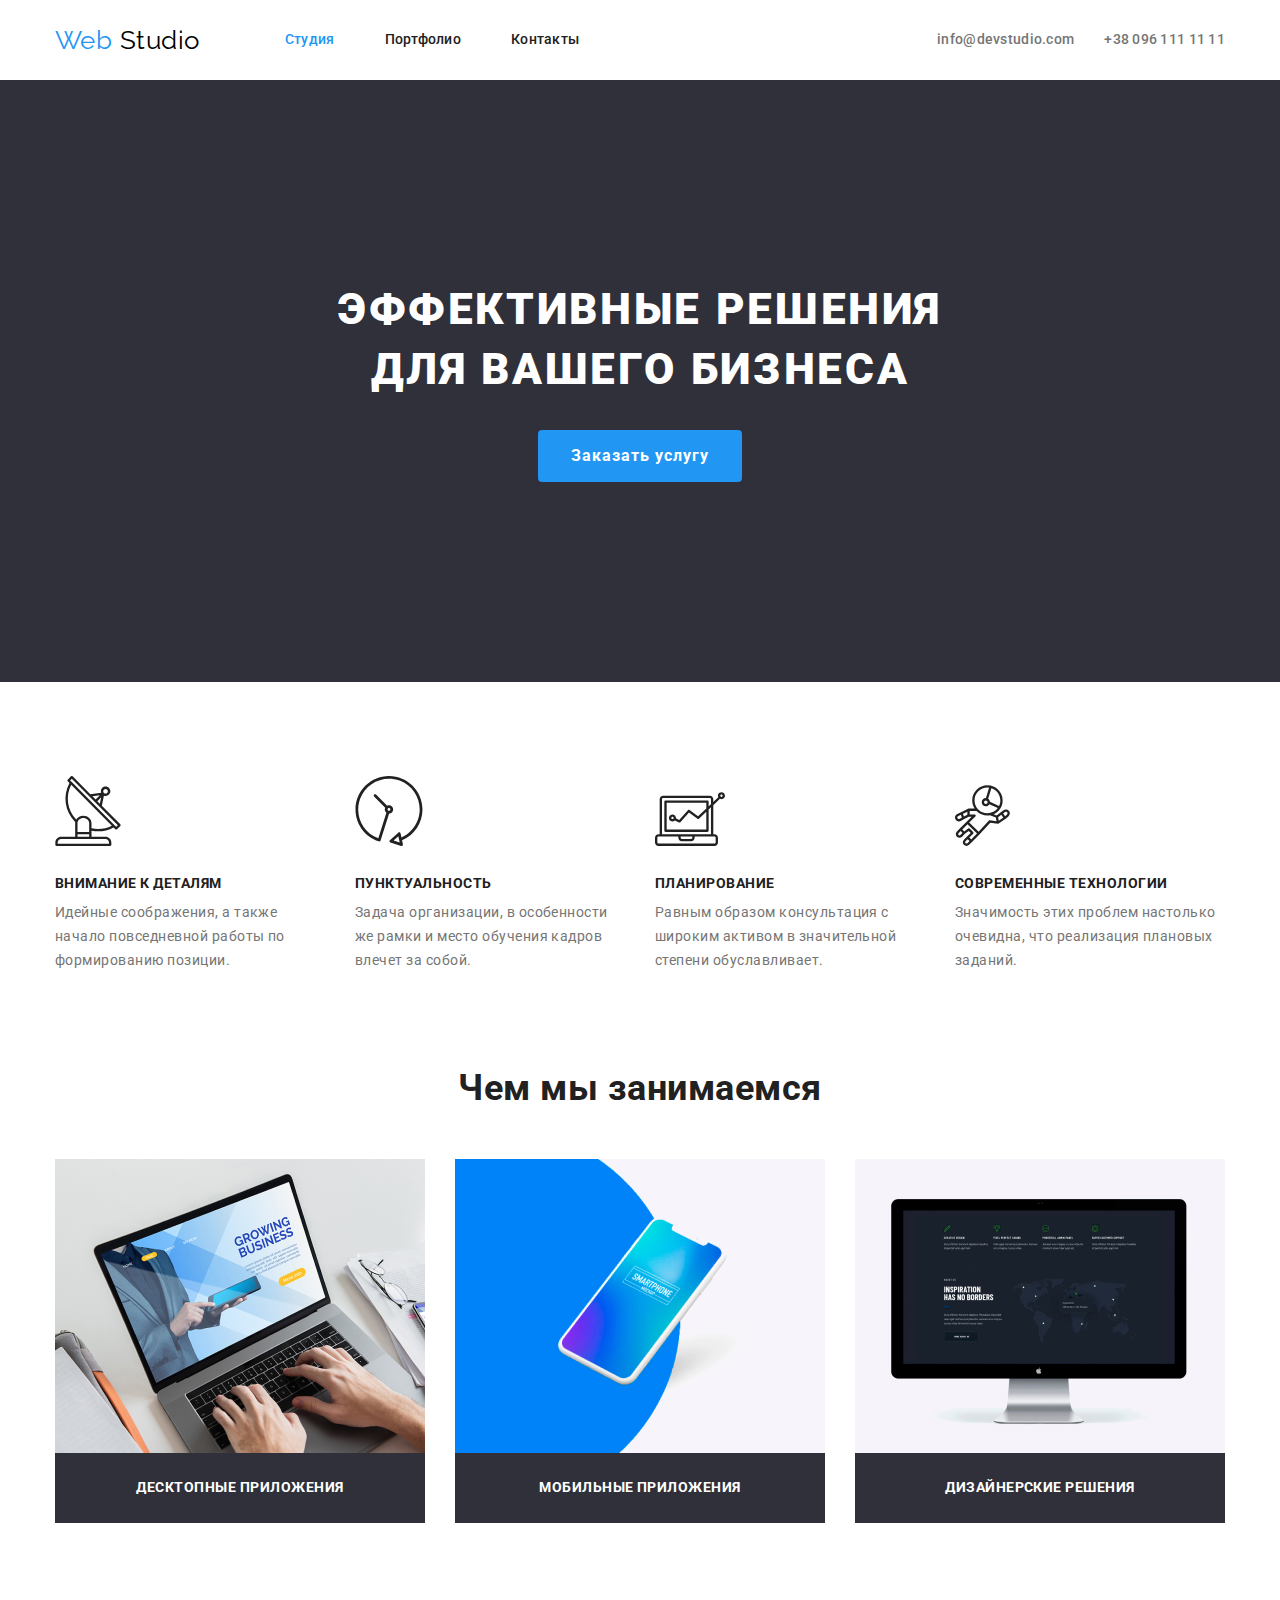
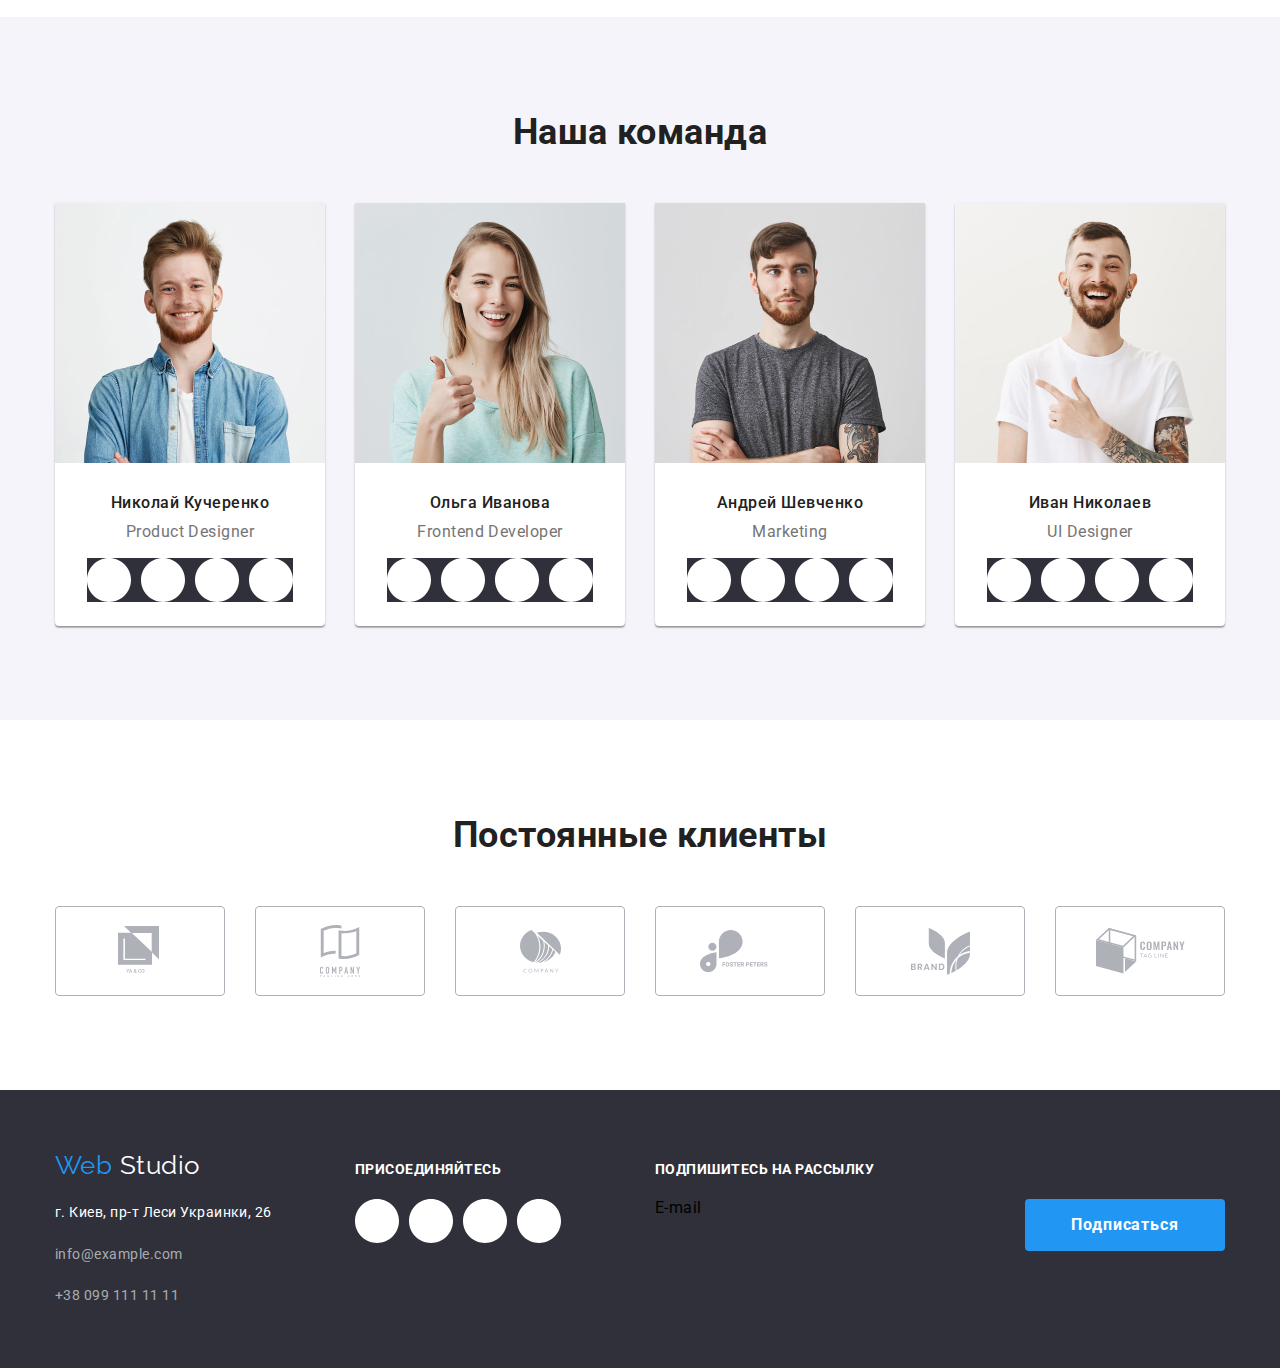
==== index.html @ 7a382fc6 "Скопировала 3 дз" ====
<!DOCTYPE html>
<html lang="ru">
	<head>
		<meta charset="UTF-8" />
		<meta name="viewport" content="width=device-width, initial-scale=1.0" />
		<title>Web Studio</title>
		<link
			href="https://fonts.googleapis.com/css2?family=Raleway:wght@700&family=Roboto:wght@400;500;700;900&display=swap"
			rel="stylesheet"
		/>
		<link rel="stylesheet" href="./css/normalize.css" />
		<link rel="stylesheet" href="./css/style.css" />
	</head>
	<body>
		<!-- Шапка сайта -->
		<header class="page-header">
			<div class="container main-nav">
				<nav class="navigation">
					<a href="./" class="logo">
						<span>Web</span>
						Studio
					</a>

					<ul class="nav list">
						<li class="item">
							<a href="./index.html" class="nav-link current">Студия</a>
						</li>
						<li class="item">
							<a href="./portfolio.html" class="nav-link">Портфолио</a>
						</li>
						<li class="item">
							<a href="#" class="nav-link">Контакты</a>
						</li>
					</ul>
				</nav>

				<ul class="contacts list">
					<li class="item">
						<a href="mailto:info@devstudio.com" class="contacts-link">info@devstudio.com</a>
					</li>
					<li class="item">
						<a href="tel:+380961111111" class="contacts-link">+38 096 111 11 11</a>
					</li>
				</ul>
			</div>
		</header>

		<!-- Основной контент -->
		<main>
			<!-- Секция герой -->
			<section class="hero">
				<h1 class="hero-title">
					Эффективные решения
					<br />
					для вашего бизнеса
				</h1>
				<a href="#" class="button">Заказать услугу</a>
			</section>

			<!-- Секция Преимущества -->
			<section class="advantages">
				<div class="container advantages">
					<h2 class="section-title visually-hidden">Преимущества</h2>

					<ul class="list advantages">
						<li class="advantages-item">
							<img src="./img/спутник.svg" alt="Логотип Внимание к деталям" />
							<h3 class="advantages-title">Внимание к деталям</h3>
							<p class="advantages-text">
								Идейные соображения, а также начало повседневной работы по формированию позиции.
							</p>
						</li>

						<li class="advantages-item">
							<img src="./img/часы.svg" alt="Логотип Пунктуальность" />
							<h3 class="advantages-title">Пунктуальность</h3>
							<p class="advantages-text">
								Задача организации, в особенности же рамки и место обучения кадров влечет за собой.
							</p>
						</li>

						<li class="advantages-item">
							<img src="./img/монитор.svg" alt="Логотип Планирование" />
							<h3 class="advantages-title">Планирование</h3>
							<p class="advantages-text">
								Равным образом консультация с широким активом в значительной степени обуславливает.
							</p>
						</li>

						<li class="advantages-item">
							<img src="./img/космонавт.svg" alt="Логотип Современные технологии" />
							<h3 class="advantages-title">Современные технологии</h3>
							<p class="advantages-text">
								Значимость этих проблем настолько очевидна, что реализация плановых заданий.
							</p>
						</li>
					</ul>
				</div>
			</section>

			<!-- Секция Деятельность -->
			<section class="section">
				<div class="container">
					<h2 class="section-title">Чем мы занимаемся</h2>
					<ul class="list work">
						<li class="work-item">
							<img src="./img/ноутбук.jpg" alt="Работа с десктопные приложениями на ноутбуке" width="370" />
							<h3 class="work-title">Десктопные приложения</h3>
						</li>

						<li class="work-item">
							<img src="./img/смартфон.jpg" alt="Приложения для смартфонов" width="370" />
							<h3 class="work-title">Мобильные приложения</h3>
						</li>

						<li class="work-item">
							<img src="./img/дизайн.jpg" alt="Дизайн на мониторе" width="370" />
							<h3 class="work-title">Дизайнерские решения</h3>
						</li>
					</ul>
				</div>
			</section>
			<!-- Секция Наша команда -->
			<section class="section team">
				<div class="container">
					<h2 class="section-title">Наша команда</h2>

					<ul class="list team">
						<li class="team-item">
							<img src="./img/николай-кучеренко.jpg" alt="Product Designer Николай Кучеренко" width="270" />
							<div class="box-team">
								<h3 class="team-name">Николай Кучеренко</h3>
								<p class="team-specialty">Product Designer</p>
								<ul class="list social">
									<li class="item-social">
										<a href="#" target="_blank" rel="noreferrer noopener" aria-label="Instagram" class="team-link">
											<img src="./img/social-links/ellipse.svg" alt="фон" />
										</a>
									</li>
									<li class="item-social">
										<a href="#" target="_blank" rel="noreferrer noopener" aria-label="Twitter" class="team-link">
											<img src="./img/social-links/ellipse.svg" alt="фон" />
										</a>
									</li>
									<li class="item-social">
										<a href="#" target="_blank" rel="noreferrer noopener" aria-label="Facebook" class="team-link">
											<img src="./img/social-links/ellipse.svg" alt="фон" />
										</a>
									</li>
									<li class="item-social">
										<a href="#" target="_blank" rel="noreferrer noopener" aria-label="LinkedIn" class="team-link">
											<img src="./img/social-links/ellipse.svg" alt="фон" />
										</a>
									</li>
								</ul>
							</div>
						</li>

						<li class="team-item">
							<img src="./img/ольга-иванова.jpg" alt="Frontend Developer Ольга Иванова" width="270" />
							<div class="box-team">
								<h3 class="team-name">Ольга Иванова</h3>
								<p class="team-specialty">Frontend Developer</p>
								<ul class="list social">
									<li class="item-social">
										<a href="#" target="_blank" rel="noreferrer noopener" aria-label="Instagram" class="team-link">
											<img src="./img/social-links/ellipse.svg" alt="фон" />
										</a>
									</li>
									<li class="item-social">
										<a href="#" target="_blank" rel="noreferrer noopener" aria-label="Twitter" class="team-link">
											<img src="./img/social-links/ellipse.svg" alt="фон" />
										</a>
									</li>
									<li class="item-social">
										<a href="#" target="_blank" rel="noreferrer noopener" aria-label="Facebook" class="team-link">
											<img src="./img/social-links/ellipse.svg" alt="фон" />
										</a>
									</li>
									<li class="item-social">
										<a href="#" target="_blank" rel="noreferrer noopener" aria-label="LinkedIn" class="team-link">
											<img src="./img/social-links/ellipse.svg" alt="фон" />
										</a>
									</li>
								</ul>
							</div>
						</li>

						<li class="team-item">
							<img src="./img/андрей-шевченко.jpg" alt="Marketing Андрей Шевченко" width="270" />
							<div class="box-team">
								<h3 class="team-name">Андрей Шевченко</h3>
								<p class="team-specialty">Marketing</p>
								<ul class="list social">
									<li class="item-social">
										<a href="#" target="_blank" rel="noreferrer noopener" aria-label="Instagram" class="team-link">
											<img src="./img/social-links/ellipse.svg" alt="фон" />
										</a>
									</li>
									<li class="item-social">
										<a href="#" target="_blank" rel="noreferrer noopener" aria-label="Twitter" class="team-link">
											<img src="./img/social-links/ellipse.svg" alt="фон" />
										</a>
									</li>
									<li class="item-social">
										<a href="#" target="_blank" rel="noreferrer noopener" aria-label="Facebook" class="team-link">
											<img src="./img/social-links/ellipse.svg" alt="фон" />
										</a>
									</li>
									<li class="item-social">
										<a href="#" target="_blank" rel="noreferrer noopener" aria-label="LinkedIn" class="team-link">
											<img src="./img/social-links/ellipse.svg" alt="фон" />
										</a>
									</li>
								</ul>
							</div>
						</li>

						<li class="team-item">
							<img src="./img/иван-николаев.jpg" alt="UI Designer Иван Николаев" width="270" />
							<div class="box-team">
								<h3 class="team-name">Иван Николаев</h3>
								<p class="team-specialty">UI Designer</p>
								<ul class="list social">
									<li class="item-social">
										<a href="#" target="_blank" rel="noreferrer noopener" aria-label="Instagram" class="team-link">
											<img src="./img/social-links/ellipse.svg" alt="фон" />
										</a>
									</li>
									<li class="item-social">
										<a href="#" target="_blank" rel="noreferrer noopener" aria-label="Twitter" class="team-link">
											<img src="./img/social-links/ellipse.svg" alt="фон" />
										</a>
									</li>
									<li class="item-social">
										<a href="#" target="_blank" rel="noreferrer noopener" aria-label="Facebook" class="team-link">
											<img src="./img/social-links/ellipse.svg" alt="фон" />
										</a>
									</li>
									<li class="item-social">
										<a href="#" target="_blank" rel="noreferrer noopener" aria-label="LinkedIn" class="team-link">
											<img src="./img/social-links/ellipse.svg" alt="фон" />
										</a>
									</li>
								</ul>
							</div>
						</li>
					</ul>
				</div>
			</section>
			<!-- Секция Постоянные клиенты -->
			<section class="section">
				<div class="container">
					<h2 class="section-title">Постоянные клиенты</h2>
					<ul class="list clients">
						<li class="clients-item">
							<a href="#" class="clients-link">
								<img src="./img/icon-company/icon1.svg" alt="Логотип компании 1" width="170" height="90" />
							</a>
						</li>
						<li class="clients-item">
							<a href="#" class="clients-link">
								<img src="./img/icon-company/icon2.svg" alt="Логотип компании 2" width="170" height="90" />
							</a>
						</li>
						<li class="clients-item">
							<a href="#" class="clients-link">
								<img src="./img/icon-company/icon3.svg" alt="Логотип компании 3" width="170" height="90" />
							</a>
						</li>
						<li class="clients-item">
							<a href="#" class="clients-link">
								<img src="./img/icon-company/icon4.svg" alt="Логотип компании 4" width="170" height="90" />
							</a>
						</li>
						<li class="clients-item">
							<a href="#" class="clients-link">
								<img src="./img/icon-company/icon5.svg" alt="Логотип компании 5" width="170" height="90" />
							</a>
						</li>
						<li class="clients-item">
							<a href="#" class="clients-link">
								<img src="./img/icon-company/icon6.svg" alt="Логотип компании 6" width="170" height="90" />
							</a>
						</li>
					</ul>
				</div>
			</section>
		</main>

		<!-- Футер -->
		<footer class="footer">
			<div class="container main-footer">
				<div class="footer-box logo-contact">
					<a href="./" class="logo">
						<span>Web</span>
						Studio
					</a>

					<address>
						<ul class="list address">
							<li class="item-address">
								<p class="address">г. Киев, пр-т Леси Украинки, 26</p>
							</li>
							<li class="item-address">
								<a href="mailto:info@example.com" class="address-link">info@example.com</a>
							</li>
							<li class="item-address">
								<a href="tel:+380991111111" class="address-link">+38 099 111 11 11</a>
							</li>
						</ul>
					</address>
				</div>

				<div class="footer-box social">
					<p class="social title">Присоединяйтесь</p>
					<ul class="list social footer">
						<li class="item-social footer">
							<a href="#" target="_blank" rel="noreferrer noopener" aria-label="Instagram" class="team-link">
								<img src="./img/social-links/ellipse.svg" alt="фон" />
							</a>
						</li>
						<li class="item-social footer">
							<a href="#" target="_blank" rel="noreferrer noopener" aria-label="Twitter" class="team-link">
								<img src="./img/social-links/ellipse.svg" alt="фон" />
							</a>
						</li>
						<li class="item-social footer">
							<a href="#" target="_blank" rel="noreferrer noopener" aria-label="Facebook" class="team-link">
								<img src="./img/social-links/ellipse.svg" alt="фон" />
							</a>
						</li>
						<li class="item-social footer">
							<a href="#" target="_blank" rel="noreferrer noopener" aria-label="LinkedIn" class="team-link">
								<img src="./img/social-links/ellipse.svg" alt="фон" />
							</a>
						</li>
					</ul>
				</div>

				<div class="subscription-box">
					<p class="social title">Подпишитесь на рассылку</p>
					<div class="content-box">
						<p class="mail-box">E-mail</p>
						<button type="button" class="button">Подписаться</button>
					</div>
				</div>
			</div>
		</footer>
	</body>
</html>
---- css/style.css ----
:root {
	--basic-text-color: #757575;
	--white-text-color: #ffffff;
	--title-text-color: #212121;
	--accent-color: #2196f3;
	--black-accent-logo-color: #000000;
	--footer-contacts-color: rgba(255, 255, 255, 0.6);
	--basic-background-color: #ffffff;
	--accent-background-color: #f5f4fa;
	--footer-background-color: #2f303a;
}

html {
	box-sizing: border-box;
}

*,
*::before,
*::after {
	box-sizing: inherit;
}

body {
	font-family: "Roboto", sans-serif;
	letter-spacing: 0.03em;

	background-color: var(--basic-background-color);
}

.container {
	/* outline: 2px solid tomato; */
	width: 1200px;
	padding: 0 15px;
	margin-left: auto;
	margin-right: auto;
}

section {
	padding-top: 94px;
	padding-bottom: 94px;
	/* outline: 2px solid tomato; */
}

p {
	margin: 0;
}

img {
	display: block;
}

.logo {
	margin-right: 85px;

	font-family: "Raleway", sans-serif;
	font-size: 26px;
	line-height: 1.19;

	text-decoration: none;

	color: var(--black-accent-logo-color);
}

.logo span {
	color: var(--accent-color);
}

footer .logo {
	color: var(--white-text-color);
}

/* Навигация */
.container.main-nav {
	display: flex;
	align-items: center;
	justify-content: flex-end;
}

.navigation {
	display: flex;
	align-items: center;
	margin-right: auto;
}

.nav,
.contacts {
	font-weight: 500;
	font-size: 14px;
	line-height: 1.14;
	letter-spacing: 0.02em;
}
.list {
	list-style: none;
	padding: 0;
	margin: 0;
}

.nav.list {
	display: flex;
	padding-top: 32px;
	padding-bottom: 32px;
}

.nav.list .item {
	/* outline: 2px solid tomato; */
}

.nav.list .item:not(:last-child) {
	margin-right: 50px;
}

.contacts.list {
	display: flex;
}

.contacts.list .item:not(:last-child) {
	margin-right: 30px;
}

.contacts.list .item {
	/* outline: 2px solid tomato; */
}

.contacts-link,
.nav-link,
.social-link,
.team-link,
.button {
	text-decoration: none;
}

.nav-link {
	color: var(--title-text-color);
}

.nav-link.current {
	color: var(--accent-color);
}

.contacts-link,
.team-link {
	color: var(--basic-text-color);
}

.nav-link:hover,
.nav-link:focus,
.contacts-link:hover,
.contacts-link:focus,
.team-link:hover,
.team-link:focus,
.clients-link:hover,
.social-link:hover,
.social-link:focus {
	color: var(--accent-color);
}

/* Герой */
.hero {
	text-align: center;
	background: var(--footer-background-color);
	/* outline: 2px solid tomato; */
}
section.hero {
	padding: 200px 0;
}
.hero-title {
	margin-top: 0;
	margin-bottom: 30px;
	font-weight: 900;
	font-size: 44px;
	line-height: 1.36;

	letter-spacing: 0.06em;
	text-transform: uppercase;

	color: var(--white-text-color);
}

.button {
	display: inline-block;
	min-width: 200px;
	padding: 10px 32px;
	border-radius: 4px;
	border: 1px solid transparent;

	font-family: inherit;
	font-weight: 700;
	font-size: 16px;
	line-height: 1.87;

	text-align: center;
	letter-spacing: 0.06em;

	color: var(--white-text-color);
	background: var(--accent-color);
}

/* Преимущества */
.section-title.visually-hidden {
	position: absolute !important;
	clip: rect(1px 1px 1px 1px);
	/* IE6, IE7 */
	clip: rect(1px, 1px, 1px, 1px);
	padding: 0 !important;
	border: 0 !important;
	height: 1px !important;
	width: 1px !important;
	overflow: hidden;
}

section.advantages {
	padding-top: 94px;
	padding-bottom: 0;
}

.list.advantages {
	display: flex;
	flex-wrap: wrap;
	align-items: baseline;
}

.advantages-item {
	width: calc((100% - 90px) / 4);
	margin-right: 30px;
}

.advantages-item:nth-child(4n) {
	margin-right: 0;
}

/* .advantages-item:not(:last-child) {
	margin-right: 30px;
} */

.advantages-title {
	margin-top: 30px;
	margin-bottom: 0;

	font-weight: 700;
	font-size: 14px;
	line-height: 1.14;
	text-transform: uppercase;

	color: var(--title-text-color);
}

.advantages-text {
	margin-top: 10px;
	margin-bottom: 0;
	padding: 0;

	font-weight: 400;
	font-size: 14px;
	line-height: 1.71;

	color: var(--basic-text-color);
}

/*  Деятельность */
.section-title {
	margin-top: 0;
	margin-bottom: 50px;

	font-weight: 700;
	font-size: 36px;
	line-height: 1.17;
	text-align: center;

	color: var(--title-text-color);
}

.list.work {
	display: flex;
	flex-wrap: wrap;
}

.work-item {
	width: calc((100% - 60px) / 3);
	margin-right: 30px;
}

.work-item:nth-child(3n) {
	margin-right: 0;
}

/* .work-item:not(:last-child) {
	margin-right: 30px;
} */

.work-title {
	padding-top: 27px;
	padding-bottom: 27px;
	margin: 0;

	font-weight: 700;
	font-size: 14px;
	line-height: 1.14;
	text-align: center;
	text-transform: uppercase;

	color: var(--white-text-color);
	background: var(--footer-background-color);
}

/* Наша команда */

.section.team {
	background-color: var(--accent-background-color);
}

.list.team {
	display: flex;
	flex-wrap: wrap;
}

.team-item {
	width: calc((100% - 90px) / 4);
	margin-right: 30px;

	background: var(--basic-background-color);
	border-radius: 0px 0px 4px 4px;
	box-shadow: 0px 2px 1px rgba(0, 0, 0, 0.2), 0px 1px 1px rgba(0, 0, 0, 0.14), 0px 1px 3px rgba(0, 0, 0, 0.12);
}

.team-item:nth-child(4n) {
	margin-right: 0;
}

/* .team-item:not(:last-child) {
	margin-right: 30px;
} */

div.box-team {
	/* outline: 2px solid tomato; */
	display: block;
	padding-top: 30px;
	padding-bottom: 24px;
	padding-right: 32px;
	padding-left: 32px;
}

.team-name {
	margin-top: 0px;
	margin-bottom: 10px;

	font-weight: 500;
	font-size: 16px;
	line-height: 1.19;

	text-align: center;

	color: var(--title-text-color);
}

.team-specialty {
	margin-top: 0;
	margin-bottom: 16px;

	font-weight: 400;
	font-size: 16px;
	line-height: 1.19;

	text-align: center;

	color: var(--basic-text-color);
}

.list.social {
	display: flex;
	justify-content: space-around;
}

/* Временный фон для карточек соц сетей */
.list.social {
	background-color: var(--footer-background-color);
}

.item-social:not(:last-child) {
	margin-right: 10px;
}

/* Постоянные клиенты */

.list.clients {
	display: flex;
	flex-wrap: wrap;
}

.clients-item {
	width: calc((100% - 150px) / 6);
	margin-right: 30px;
}

.clients-item:nth-child(6n) {
	margin-right: 0;
}

/* .clients-item:not(:last-child) {
	margin-right: 30px;
} */

/* Страница Портфолио */
.list.button-galary {
	display: flex;
	justify-content: center;
}

.button-item:not(:last-child) {
	margin-right: 8px;
}

.filter-container {
	margin-bottom: 34px;
	/* outline: 2px solid tomato; */
}

.filter-button {
	display: block;
	padding: 6px 22px;
	border-radius: 4px;
	border: solid transparent;

	font-family: inherit;
	font-weight: 500;
	font-size: 16px;
	line-height: 1.62;

	text-align: center;

	color: var(--title-text-colo);
}

.filter-button:hover,
.filter-button:focus {
	color: var(--white-text-color);
	background: var(--accent-color);
}
/* Галлерея Портфолио */

.list.galary {
	/* outline: 2px solid tomato; */
	display: flex;
	flex-wrap: wrap;
}

.item-galary {
	/* outline: 2px solid tomato; */
	/* width: 370px;
	margin-right: 30px;
	margin-bottom: 30px; */
	width: calc((100% - 60px) / 3);
	margin-right: 30px;
	margin-bottom: 30px;
}

.item-galary:nth-child(3n) {
	margin-right: 0px;
}

.item-galary:nth-last-child(-n + 3) {
	margin-bottom: 0;
}

/* .item-galary:nth-child(3n) {
	margin-right: 0px;
}

.item-galary:nth-last-child(-n + 3) {
	margin-bottom: 0;
} */

.project-card {
	text-decoration: none;
}

div.project-caption {
	/* outline: 2px solid tomato; */
	padding: 20px 24px;
	border: 1px solid #eeeeee;
}

.project-title {
	margin-top: 0;
	margin-bottom: 4px;

	font-weight: 700;
	font-size: 18px;
	line-height: 2;
	letter-spacing: 0.06em;

	color: var(--title-text-color);
}

.project-feature {
	margin: 0;

	font-weight: 400;
	font-size: 16px;
	line-height: 1.87;

	color: var(--basic-text-color);
}

.project-text {
	display: none;
	margin: 0;

	font-weight: 400;
	font-size: 18px;
	line-height: 1.56;

	color: var(--title-text-color);
}

/* Футер */

.footer {
	background: var(--footer-background-color);
	/* outline: 2px solid tomato; */
}

.main-footer {
	display: flex;
	align-items: baseline;

	padding-top: 60px;
	padding-bottom: 60px;
}

.list.address {
	margin-top: 20px;
}

.item-address:not(:last-child) {
	margin-bottom: 9px;
}

div.footer-box {
	/* outline: 2px solid tomato; */
	width: 270px;
	margin-right: 30px;
}

div.subscription-box {
	/* outline: 2px solid tomato; */
	width: 570px;
}

.content-box {
	display: flex;
	justify-content: space-between;
}
.address {
	font-style: normal;
	font-weight: 400;
	font-size: 14px;
	line-height: 1.71;

	color: var(--white-text-color);
}

.address-link {
	margin-top: 9px;
	margin-bottom: 0;

	display: inline-block;
	font-style: normal;
	font-weight: 400;
	font-size: 14px;
	line-height: 1.71;

	text-decoration: none;

	color: rgba(255, 255, 255, 0.6);
}

.social.title {
	margin-bottom: 20px;
}

.social {
	margin: 0;

	font-weight: 700;
	font-size: 14px;
	line-height: 1.43;
	text-transform: uppercase;

	color: var(--white-text-color);
}

.social-link {
	color: var(--white-text-color);
}

.list.social.footer {
	width: 206px;
	margin-right: auto;
}
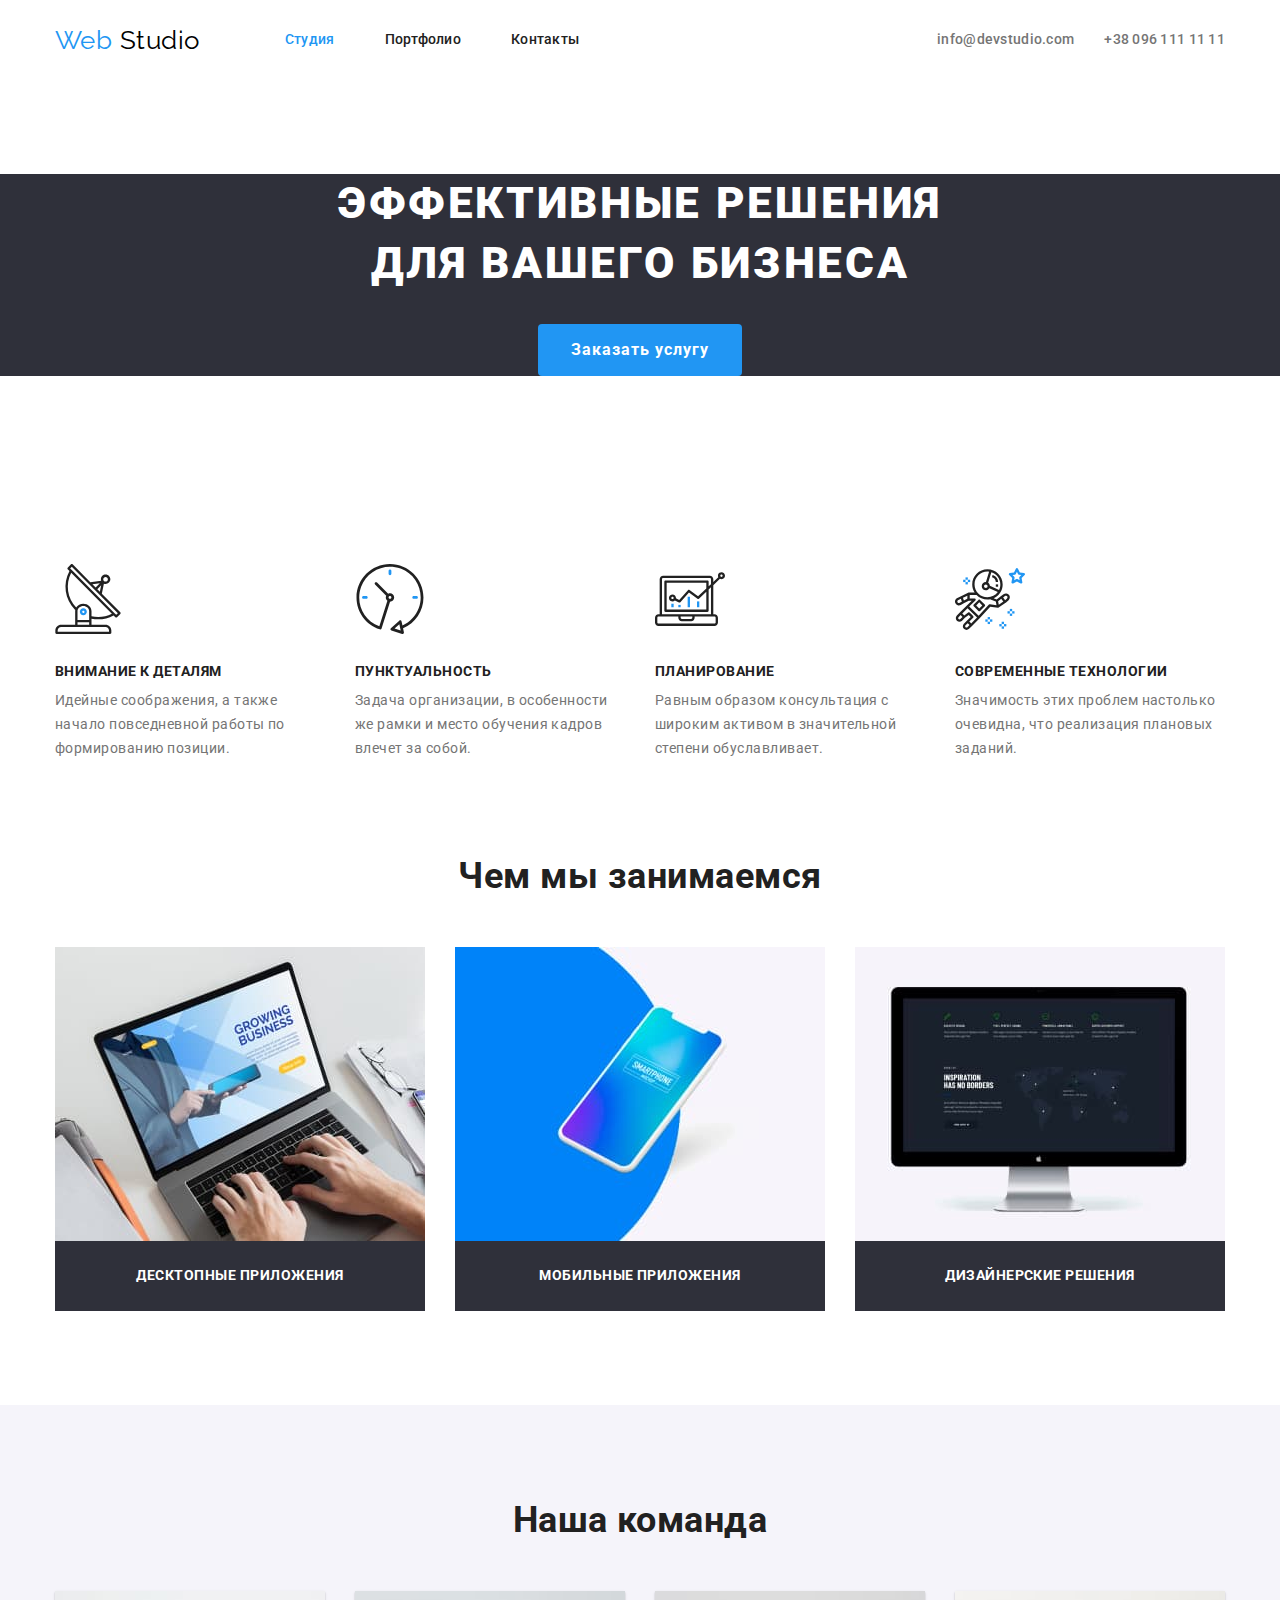
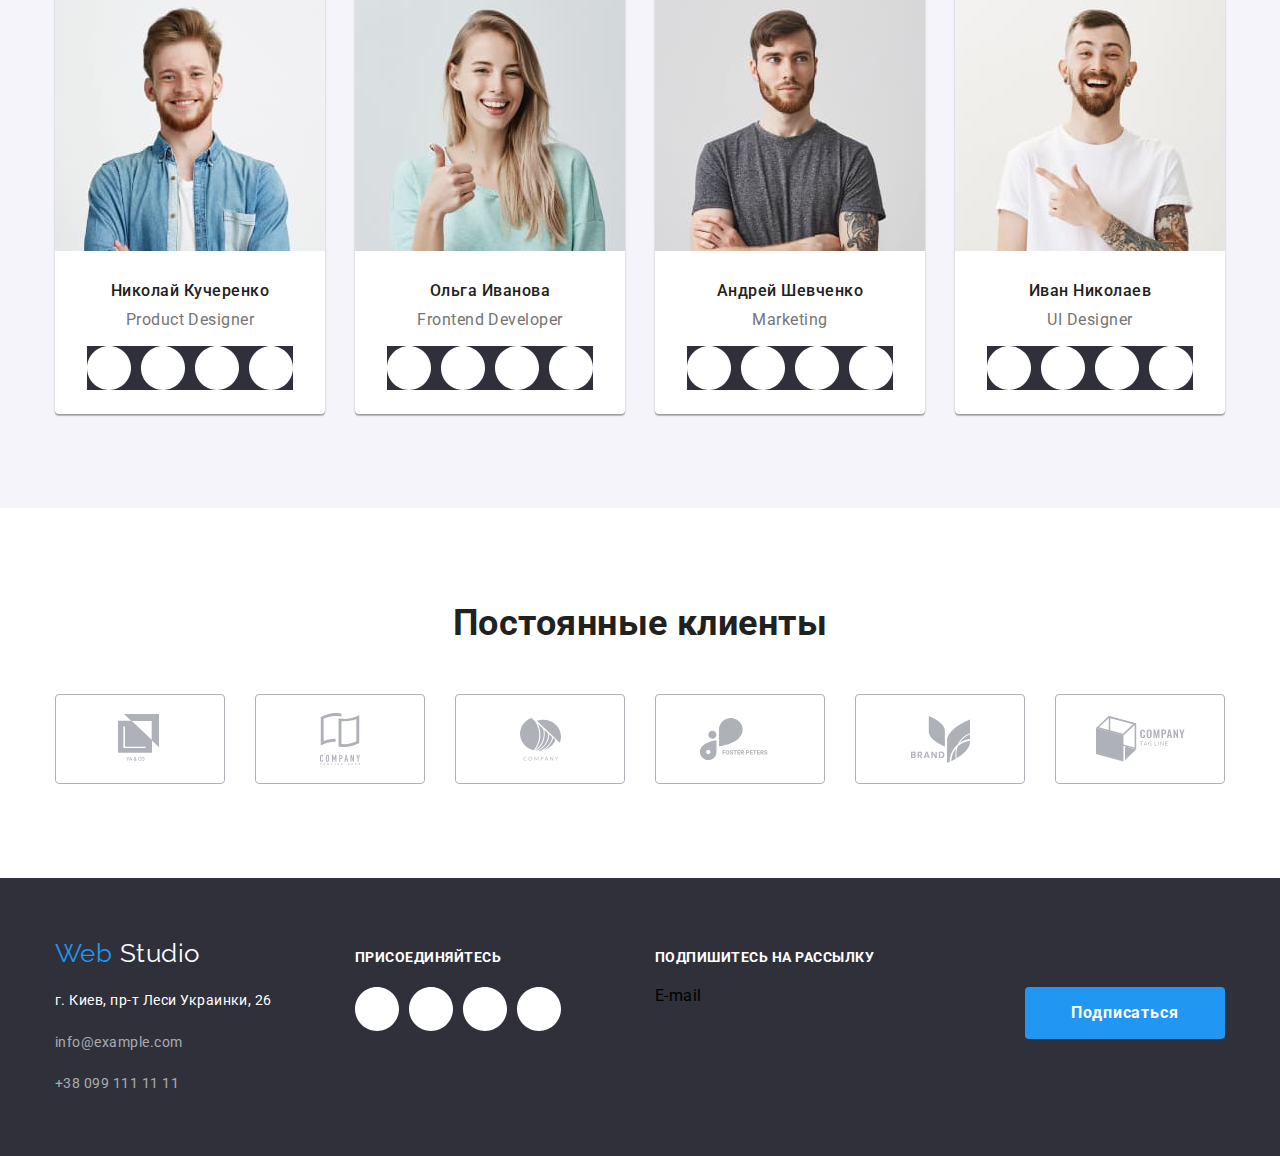
==== commit 73ebcb89: "Добавила иконки секции Преймущества" ====
--- a/index.html
+++ b/index.html
@@ -1,351 +1,546 @@
 <!DOCTYPE html>
 <html lang="ru">
-	<head>
-		<meta charset="UTF-8" />
-		<meta name="viewport" content="width=device-width, initial-scale=1.0" />
-		<title>Web Studio</title>
-		<link
-			href="https://fonts.googleapis.com/css2?family=Raleway:wght@700&family=Roboto:wght@400;500;700;900&display=swap"
-			rel="stylesheet"
-		/>
-		<link rel="stylesheet" href="./css/normalize.css" />
-		<link rel="stylesheet" href="./css/style.css" />
-	</head>
-	<body>
-		<!-- Шапка сайта -->
-		<header class="page-header">
-			<div class="container main-nav">
-				<nav class="navigation">
-					<a href="./" class="logo">
-						<span>Web</span>
-						Studio
-					</a>
-
-					<ul class="nav list">
-						<li class="item">
-							<a href="./index.html" class="nav-link current">Студия</a>
-						</li>
-						<li class="item">
-							<a href="./portfolio.html" class="nav-link">Портфолио</a>
-						</li>
-						<li class="item">
-							<a href="#" class="nav-link">Контакты</a>
-						</li>
-					</ul>
-				</nav>
-
-				<ul class="contacts list">
-					<li class="item">
-						<a href="mailto:info@devstudio.com" class="contacts-link">info@devstudio.com</a>
-					</li>
-					<li class="item">
-						<a href="tel:+380961111111" class="contacts-link">+38 096 111 11 11</a>
-					</li>
-				</ul>
-			</div>
-		</header>
-
-		<!-- Основной контент -->
-		<main>
-			<!-- Секция герой -->
-			<section class="hero">
-				<h1 class="hero-title">
-					Эффективные решения
-					<br />
-					для вашего бизнеса
-				</h1>
-				<a href="#" class="button">Заказать услугу</a>
-			</section>
-
-			<!-- Секция Преимущества -->
-			<section class="advantages">
-				<div class="container advantages">
-					<h2 class="section-title visually-hidden">Преимущества</h2>
-
-					<ul class="list advantages">
-						<li class="advantages-item">
-							<img src="./img/спутник.svg" alt="Логотип Внимание к деталям" />
-							<h3 class="advantages-title">Внимание к деталям</h3>
-							<p class="advantages-text">
-								Идейные соображения, а также начало повседневной работы по формированию позиции.
-							</p>
-						</li>
-
-						<li class="advantages-item">
-							<img src="./img/часы.svg" alt="Логотип Пунктуальность" />
-							<h3 class="advantages-title">Пунктуальность</h3>
-							<p class="advantages-text">
-								Задача организации, в особенности же рамки и место обучения кадров влечет за собой.
-							</p>
-						</li>
-
-						<li class="advantages-item">
-							<img src="./img/монитор.svg" alt="Логотип Планирование" />
-							<h3 class="advantages-title">Планирование</h3>
-							<p class="advantages-text">
-								Равным образом консультация с широким активом в значительной степени обуславливает.
-							</p>
-						</li>
-
-						<li class="advantages-item">
-							<img src="./img/космонавт.svg" alt="Логотип Современные технологии" />
-							<h3 class="advantages-title">Современные технологии</h3>
-							<p class="advantages-text">
-								Значимость этих проблем настолько очевидна, что реализация плановых заданий.
-							</p>
-						</li>
-					</ul>
-				</div>
-			</section>
-
-			<!-- Секция Деятельность -->
-			<section class="section">
-				<div class="container">
-					<h2 class="section-title">Чем мы занимаемся</h2>
-					<ul class="list work">
-						<li class="work-item">
-							<img src="./img/ноутбук.jpg" alt="Работа с десктопные приложениями на ноутбуке" width="370" />
-							<h3 class="work-title">Десктопные приложения</h3>
-						</li>
-
-						<li class="work-item">
-							<img src="./img/смартфон.jpg" alt="Приложения для смартфонов" width="370" />
-							<h3 class="work-title">Мобильные приложения</h3>
-						</li>
-
-						<li class="work-item">
-							<img src="./img/дизайн.jpg" alt="Дизайн на мониторе" width="370" />
-							<h3 class="work-title">Дизайнерские решения</h3>
-						</li>
-					</ul>
-				</div>
-			</section>
-			<!-- Секция Наша команда -->
-			<section class="section team">
-				<div class="container">
-					<h2 class="section-title">Наша команда</h2>
-
-					<ul class="list team">
-						<li class="team-item">
-							<img src="./img/николай-кучеренко.jpg" alt="Product Designer Николай Кучеренко" width="270" />
-							<div class="box-team">
-								<h3 class="team-name">Николай Кучеренко</h3>
-								<p class="team-specialty">Product Designer</p>
-								<ul class="list social">
-									<li class="item-social">
-										<a href="#" target="_blank" rel="noreferrer noopener" aria-label="Instagram" class="team-link">
-											<img src="./img/social-links/ellipse.svg" alt="фон" />
-										</a>
-									</li>
-									<li class="item-social">
-										<a href="#" target="_blank" rel="noreferrer noopener" aria-label="Twitter" class="team-link">
-											<img src="./img/social-links/ellipse.svg" alt="фон" />
-										</a>
-									</li>
-									<li class="item-social">
-										<a href="#" target="_blank" rel="noreferrer noopener" aria-label="Facebook" class="team-link">
-											<img src="./img/social-links/ellipse.svg" alt="фон" />
-										</a>
-									</li>
-									<li class="item-social">
-										<a href="#" target="_blank" rel="noreferrer noopener" aria-label="LinkedIn" class="team-link">
-											<img src="./img/social-links/ellipse.svg" alt="фон" />
-										</a>
-									</li>
-								</ul>
-							</div>
-						</li>
-
-						<li class="team-item">
-							<img src="./img/ольга-иванова.jpg" alt="Frontend Developer Ольга Иванова" width="270" />
-							<div class="box-team">
-								<h3 class="team-name">Ольга Иванова</h3>
-								<p class="team-specialty">Frontend Developer</p>
-								<ul class="list social">
-									<li class="item-social">
-										<a href="#" target="_blank" rel="noreferrer noopener" aria-label="Instagram" class="team-link">
-											<img src="./img/social-links/ellipse.svg" alt="фон" />
-										</a>
-									</li>
-									<li class="item-social">
-										<a href="#" target="_blank" rel="noreferrer noopener" aria-label="Twitter" class="team-link">
-											<img src="./img/social-links/ellipse.svg" alt="фон" />
-										</a>
-									</li>
-									<li class="item-social">
-										<a href="#" target="_blank" rel="noreferrer noopener" aria-label="Facebook" class="team-link">
-											<img src="./img/social-links/ellipse.svg" alt="фон" />
-										</a>
-									</li>
-									<li class="item-social">
-										<a href="#" target="_blank" rel="noreferrer noopener" aria-label="LinkedIn" class="team-link">
-											<img src="./img/social-links/ellipse.svg" alt="фон" />
-										</a>
-									</li>
-								</ul>
-							</div>
-						</li>
-
-						<li class="team-item">
-							<img src="./img/андрей-шевченко.jpg" alt="Marketing Андрей Шевченко" width="270" />
-							<div class="box-team">
-								<h3 class="team-name">Андрей Шевченко</h3>
-								<p class="team-specialty">Marketing</p>
-								<ul class="list social">
-									<li class="item-social">
-										<a href="#" target="_blank" rel="noreferrer noopener" aria-label="Instagram" class="team-link">
-											<img src="./img/social-links/ellipse.svg" alt="фон" />
-										</a>
-									</li>
-									<li class="item-social">
-										<a href="#" target="_blank" rel="noreferrer noopener" aria-label="Twitter" class="team-link">
-											<img src="./img/social-links/ellipse.svg" alt="фон" />
-										</a>
-									</li>
-									<li class="item-social">
-										<a href="#" target="_blank" rel="noreferrer noopener" aria-label="Facebook" class="team-link">
-											<img src="./img/social-links/ellipse.svg" alt="фон" />
-										</a>
-									</li>
-									<li class="item-social">
-										<a href="#" target="_blank" rel="noreferrer noopener" aria-label="LinkedIn" class="team-link">
-											<img src="./img/social-links/ellipse.svg" alt="фон" />
-										</a>
-									</li>
-								</ul>
-							</div>
-						</li>
-
-						<li class="team-item">
-							<img src="./img/иван-николаев.jpg" alt="UI Designer Иван Николаев" width="270" />
-							<div class="box-team">
-								<h3 class="team-name">Иван Николаев</h3>
-								<p class="team-specialty">UI Designer</p>
-								<ul class="list social">
-									<li class="item-social">
-										<a href="#" target="_blank" rel="noreferrer noopener" aria-label="Instagram" class="team-link">
-											<img src="./img/social-links/ellipse.svg" alt="фон" />
-										</a>
-									</li>
-									<li class="item-social">
-										<a href="#" target="_blank" rel="noreferrer noopener" aria-label="Twitter" class="team-link">
-											<img src="./img/social-links/ellipse.svg" alt="фон" />
-										</a>
-									</li>
-									<li class="item-social">
-										<a href="#" target="_blank" rel="noreferrer noopener" aria-label="Facebook" class="team-link">
-											<img src="./img/social-links/ellipse.svg" alt="фон" />
-										</a>
-									</li>
-									<li class="item-social">
-										<a href="#" target="_blank" rel="noreferrer noopener" aria-label="LinkedIn" class="team-link">
-											<img src="./img/social-links/ellipse.svg" alt="фон" />
-										</a>
-									</li>
-								</ul>
-							</div>
-						</li>
-					</ul>
-				</div>
-			</section>
-			<!-- Секция Постоянные клиенты -->
-			<section class="section">
-				<div class="container">
-					<h2 class="section-title">Постоянные клиенты</h2>
-					<ul class="list clients">
-						<li class="clients-item">
-							<a href="#" class="clients-link">
-								<img src="./img/icon-company/icon1.svg" alt="Логотип компании 1" width="170" height="90" />
-							</a>
-						</li>
-						<li class="clients-item">
-							<a href="#" class="clients-link">
-								<img src="./img/icon-company/icon2.svg" alt="Логотип компании 2" width="170" height="90" />
-							</a>
-						</li>
-						<li class="clients-item">
-							<a href="#" class="clients-link">
-								<img src="./img/icon-company/icon3.svg" alt="Логотип компании 3" width="170" height="90" />
-							</a>
-						</li>
-						<li class="clients-item">
-							<a href="#" class="clients-link">
-								<img src="./img/icon-company/icon4.svg" alt="Логотип компании 4" width="170" height="90" />
-							</a>
-						</li>
-						<li class="clients-item">
-							<a href="#" class="clients-link">
-								<img src="./img/icon-company/icon5.svg" alt="Логотип компании 5" width="170" height="90" />
-							</a>
-						</li>
-						<li class="clients-item">
-							<a href="#" class="clients-link">
-								<img src="./img/icon-company/icon6.svg" alt="Логотип компании 6" width="170" height="90" />
-							</a>
-						</li>
-					</ul>
-				</div>
-			</section>
-		</main>
-
-		<!-- Футер -->
-		<footer class="footer">
-			<div class="container main-footer">
-				<div class="footer-box logo-contact">
-					<a href="./" class="logo">
-						<span>Web</span>
-						Studio
-					</a>
-
-					<address>
-						<ul class="list address">
-							<li class="item-address">
-								<p class="address">г. Киев, пр-т Леси Украинки, 26</p>
-							</li>
-							<li class="item-address">
-								<a href="mailto:info@example.com" class="address-link">info@example.com</a>
-							</li>
-							<li class="item-address">
-								<a href="tel:+380991111111" class="address-link">+38 099 111 11 11</a>
-							</li>
-						</ul>
-					</address>
-				</div>
-
-				<div class="footer-box social">
-					<p class="social title">Присоединяйтесь</p>
-					<ul class="list social footer">
-						<li class="item-social footer">
-							<a href="#" target="_blank" rel="noreferrer noopener" aria-label="Instagram" class="team-link">
-								<img src="./img/social-links/ellipse.svg" alt="фон" />
-							</a>
-						</li>
-						<li class="item-social footer">
-							<a href="#" target="_blank" rel="noreferrer noopener" aria-label="Twitter" class="team-link">
-								<img src="./img/social-links/ellipse.svg" alt="фон" />
-							</a>
-						</li>
-						<li class="item-social footer">
-							<a href="#" target="_blank" rel="noreferrer noopener" aria-label="Facebook" class="team-link">
-								<img src="./img/social-links/ellipse.svg" alt="фон" />
-							</a>
-						</li>
-						<li class="item-social footer">
-							<a href="#" target="_blank" rel="noreferrer noopener" aria-label="LinkedIn" class="team-link">
-								<img src="./img/social-links/ellipse.svg" alt="фон" />
-							</a>
-						</li>
-					</ul>
-				</div>
-
-				<div class="subscription-box">
-					<p class="social title">Подпишитесь на рассылку</p>
-					<div class="content-box">
-						<p class="mail-box">E-mail</p>
-						<button type="button" class="button">Подписаться</button>
-					</div>
-				</div>
-			</div>
-		</footer>
-	</body>
+  <head>
+    <meta charset="UTF-8" />
+    <meta name="viewport" content="width=device-width, initial-scale=1.0" />
+    <title>Web Studio</title>
+    <link
+      href="https://fonts.googleapis.com/css2?family=Raleway:wght@700&family=Roboto:wght@400;500;700;900&display=swap"
+      rel="stylesheet"
+    />
+    <link rel="stylesheet" href="./css/normalize.css" />
+    <link rel="stylesheet" href="./css/style.css" />
+  </head>
+  <body>
+    <!-- Шапка сайта -->
+    <header class="page-header">
+      <div class="container main-nav">
+        <nav class="navigation">
+          <a href="./" class="logo">
+            <span>Web</span>
+            Studio
+          </a>
+
+          <ul class="nav list">
+            <li class="item">
+              <a href="./index.html" class="nav-link current">Студия</a>
+            </li>
+            <li class="item">
+              <a href="./portfolio.html" class="nav-link">Портфолио</a>
+            </li>
+            <li class="item">
+              <a href="#" class="nav-link">Контакты</a>
+            </li>
+          </ul>
+        </nav>
+
+        <ul class="contacts list">
+          <li class="item">
+            <a href="mailto:info@devstudio.com" class="contacts-link"
+              >info@devstudio.com</a
+            >
+          </li>
+          <li class="item">
+            <a href="tel:+380961111111" class="contacts-link"
+              >+38 096 111 11 11</a
+            >
+          </li>
+        </ul>
+      </div>
+    </header>
+
+    <!-- Основной контент -->
+    <main>
+      <!-- Секция герой -->
+      <section class="overlay">
+        <div class="hero">
+          <h1 class="hero-title">
+            Эффективные решения
+            <br />
+            для вашего бизнеса
+          </h1>
+          <a href="#" class="button">Заказать услугу</a>
+        </div>
+      </section>
+
+      <!-- Секция Преимущества -->
+      <section class="advantages">
+        <div class="container advantages">
+          <h2 class="section-title visually-hidden">Преимущества</h2>
+
+          <ul class="list advantages">
+            <li class="advantages-item">
+              <img src="./img/спутник.svg" alt="Логотип Внимание к деталям" />
+              <h3 class="advantages-title">Внимание к деталям</h3>
+              <p class="advantages-text">
+                Идейные соображения, а также начало повседневной работы по
+                формированию позиции.
+              </p>
+            </li>
+
+            <li class="advantages-item">
+              <img src="./img/часы.svg" alt="Логотип Пунктуальность" />
+              <h3 class="advantages-title">Пунктуальность</h3>
+              <p class="advantages-text">
+                Задача организации, в особенности же рамки и место обучения
+                кадров влечет за собой.
+              </p>
+            </li>
+
+            <li class="advantages-item">
+              <img src="./img/монитор.svg" alt="Логотип Планирование" />
+              <h3 class="advantages-title">Планирование</h3>
+              <p class="advantages-text">
+                Равным образом консультация с широким активом в значительной
+                степени обуславливает.
+              </p>
+            </li>
+
+            <li class="advantages-item">
+              <img
+                src="./img/космонавт.svg"
+                alt="Логотип Современные технологии"
+              />
+              <h3 class="advantages-title">Современные технологии</h3>
+              <p class="advantages-text">
+                Значимость этих проблем настолько очевидна, что реализация
+                плановых заданий.
+              </p>
+            </li>
+          </ul>
+        </div>
+      </section>
+
+      <!-- Секция Деятельность -->
+      <section class="section">
+        <div class="container">
+          <h2 class="section-title">Чем мы занимаемся</h2>
+          <ul class="list work">
+            <li class="work-item">
+              <img
+                src="./img/ноутбук.jpg"
+                alt="Работа с десктопные приложениями на ноутбуке"
+                width="370"
+              />
+              <h3 class="work-title">Десктопные приложения</h3>
+            </li>
+
+            <li class="work-item">
+              <img
+                src="./img/смартфон.jpg"
+                alt="Приложения для смартфонов"
+                width="370"
+              />
+              <h3 class="work-title">Мобильные приложения</h3>
+            </li>
+
+            <li class="work-item">
+              <img
+                src="./img/дизайн.jpg"
+                alt="Дизайн на мониторе"
+                width="370"
+              />
+              <h3 class="work-title">Дизайнерские решения</h3>
+            </li>
+          </ul>
+        </div>
+      </section>
+      <!-- Секция Наша команда -->
+      <section class="section team">
+        <div class="container">
+          <h2 class="section-title">Наша команда</h2>
+
+          <ul class="list team">
+            <li class="team-item">
+              <img
+                src="./img/николай-кучеренко.jpg"
+                alt="Product Designer Николай Кучеренко"
+                width="270"
+              />
+              <div class="box-team">
+                <h3 class="team-name">Николай Кучеренко</h3>
+                <p class="team-specialty">Product Designer</p>
+                <ul class="list social">
+                  <li class="item-social">
+                    <a
+                      href="#"
+                      target="_blank"
+                      rel="noreferrer noopener"
+                      aria-label="Instagram"
+                      class="team-link"
+                    >
+                      <img src="./img/social-links/ellipse.svg" alt="фон" />
+                    </a>
+                  </li>
+                  <li class="item-social">
+                    <a
+                      href="#"
+                      target="_blank"
+                      rel="noreferrer noopener"
+                      aria-label="Twitter"
+                      class="team-link"
+                    >
+                      <img src="./img/social-links/ellipse.svg" alt="фон" />
+                    </a>
+                  </li>
+                  <li class="item-social">
+                    <a
+                      href="#"
+                      target="_blank"
+                      rel="noreferrer noopener"
+                      aria-label="Facebook"
+                      class="team-link"
+                    >
+                      <img src="./img/social-links/ellipse.svg" alt="фон" />
+                    </a>
+                  </li>
+                  <li class="item-social">
+                    <a
+                      href="#"
+                      target="_blank"
+                      rel="noreferrer noopener"
+                      aria-label="LinkedIn"
+                      class="team-link"
+                    >
+                      <img src="./img/social-links/ellipse.svg" alt="фон" />
+                    </a>
+                  </li>
+                </ul>
+              </div>
+            </li>
+
+            <li class="team-item">
+              <img
+                src="./img/ольга-иванова.jpg"
+                alt="Frontend Developer Ольга Иванова"
+                width="270"
+              />
+              <div class="box-team">
+                <h3 class="team-name">Ольга Иванова</h3>
+                <p class="team-specialty">Frontend Developer</p>
+                <ul class="list social">
+                  <li class="item-social">
+                    <a
+                      href="#"
+                      target="_blank"
+                      rel="noreferrer noopener"
+                      aria-label="Instagram"
+                      class="team-link"
+                    >
+                      <img src="./img/social-links/ellipse.svg" alt="фон" />
+                    </a>
+                  </li>
+                  <li class="item-social">
+                    <a
+                      href="#"
+                      target="_blank"
+                      rel="noreferrer noopener"
+                      aria-label="Twitter"
+                      class="team-link"
+                    >
+                      <img src="./img/social-links/ellipse.svg" alt="фон" />
+                    </a>
+                  </li>
+                  <li class="item-social">
+                    <a
+                      href="#"
+                      target="_blank"
+                      rel="noreferrer noopener"
+                      aria-label="Facebook"
+                      class="team-link"
+                    >
+                      <img src="./img/social-links/ellipse.svg" alt="фон" />
+                    </a>
+                  </li>
+                  <li class="item-social">
+                    <a
+                      href="#"
+                      target="_blank"
+                      rel="noreferrer noopener"
+                      aria-label="LinkedIn"
+                      class="team-link"
+                    >
+                      <img src="./img/social-links/ellipse.svg" alt="фон" />
+                    </a>
+                  </li>
+                </ul>
+              </div>
+            </li>
+
+            <li class="team-item">
+              <img
+                src="./img/андрей-шевченко.jpg"
+                alt="Marketing Андрей Шевченко"
+                width="270"
+              />
+              <div class="box-team">
+                <h3 class="team-name">Андрей Шевченко</h3>
+                <p class="team-specialty">Marketing</p>
+                <ul class="list social">
+                  <li class="item-social">
+                    <a
+                      href="#"
+                      target="_blank"
+                      rel="noreferrer noopener"
+                      aria-label="Instagram"
+                      class="team-link"
+                    >
+                      <img src="./img/social-links/ellipse.svg" alt="фон" />
+                    </a>
+                  </li>
+                  <li class="item-social">
+                    <a
+                      href="#"
+                      target="_blank"
+                      rel="noreferrer noopener"
+                      aria-label="Twitter"
+                      class="team-link"
+                    >
+                      <img src="./img/social-links/ellipse.svg" alt="фон" />
+                    </a>
+                  </li>
+                  <li class="item-social">
+                    <a
+                      href="#"
+                      target="_blank"
+                      rel="noreferrer noopener"
+                      aria-label="Facebook"
+                      class="team-link"
+                    >
+                      <img src="./img/social-links/ellipse.svg" alt="фон" />
+                    </a>
+                  </li>
+                  <li class="item-social">
+                    <a
+                      href="#"
+                      target="_blank"
+                      rel="noreferrer noopener"
+                      aria-label="LinkedIn"
+                      class="team-link"
+                    >
+                      <img src="./img/social-links/ellipse.svg" alt="фон" />
+                    </a>
+                  </li>
+                </ul>
+              </div>
+            </li>
+
+            <li class="team-item">
+              <img
+                src="./img/иван-николаев.jpg"
+                alt="UI Designer Иван Николаев"
+                width="270"
+              />
+              <div class="box-team">
+                <h3 class="team-name">Иван Николаев</h3>
+                <p class="team-specialty">UI Designer</p>
+                <ul class="list social">
+                  <li class="item-social">
+                    <a
+                      href="#"
+                      target="_blank"
+                      rel="noreferrer noopener"
+                      aria-label="Instagram"
+                      class="team-link"
+                    >
+                      <img src="./img/social-links/ellipse.svg" alt="фон" />
+                    </a>
+                  </li>
+                  <li class="item-social">
+                    <a
+                      href="#"
+                      target="_blank"
+                      rel="noreferrer noopener"
+                      aria-label="Twitter"
+                      class="team-link"
+                    >
+                      <img src="./img/social-links/ellipse.svg" alt="фон" />
+                    </a>
+                  </li>
+                  <li class="item-social">
+                    <a
+                      href="#"
+                      target="_blank"
+                      rel="noreferrer noopener"
+                      aria-label="Facebook"
+                      class="team-link"
+                    >
+                      <img src="./img/social-links/ellipse.svg" alt="фон" />
+                    </a>
+                  </li>
+                  <li class="item-social">
+                    <a
+                      href="#"
+                      target="_blank"
+                      rel="noreferrer noopener"
+                      aria-label="LinkedIn"
+                      class="team-link"
+                    >
+                      <img src="./img/social-links/ellipse.svg" alt="фон" />
+                    </a>
+                  </li>
+                </ul>
+              </div>
+            </li>
+          </ul>
+        </div>
+      </section>
+      <!-- Секция Постоянные клиенты -->
+      <section class="section">
+        <div class="container">
+          <h2 class="section-title">Постоянные клиенты</h2>
+          <ul class="list clients">
+            <li class="clients-item">
+              <a href="#" class="clients-link">
+                <img
+                  src="./img/icon-company/icon1.svg"
+                  alt="Логотип компании 1"
+                  width="170"
+                  height="90"
+                />
+              </a>
+            </li>
+            <li class="clients-item">
+              <a href="#" class="clients-link">
+                <img
+                  src="./img/icon-company/icon2.svg"
+                  alt="Логотип компании 2"
+                  width="170"
+                  height="90"
+                />
+              </a>
+            </li>
+            <li class="clients-item">
+              <a href="#" class="clients-link">
+                <img
+                  src="./img/icon-company/icon3.svg"
+                  alt="Логотип компании 3"
+                  width="170"
+                  height="90"
+                />
+              </a>
+            </li>
+            <li class="clients-item">
+              <a href="#" class="clients-link">
+                <img
+                  src="./img/icon-company/icon4.svg"
+                  alt="Логотип компании 4"
+                  width="170"
+                  height="90"
+                />
+              </a>
+            </li>
+            <li class="clients-item">
+              <a href="#" class="clients-link">
+                <img
+                  src="./img/icon-company/icon5.svg"
+                  alt="Логотип компании 5"
+                  width="170"
+                  height="90"
+                />
+              </a>
+            </li>
+            <li class="clients-item">
+              <a href="#" class="clients-link">
+                <img
+                  src="./img/icon-company/icon6.svg"
+                  alt="Логотип компании 6"
+                  width="170"
+                  height="90"
+                />
+              </a>
+            </li>
+          </ul>
+        </div>
+      </section>
+    </main>
+
+    <!-- Футер -->
+    <footer class="footer">
+      <div class="container main-footer">
+        <div class="footer-box logo-contact">
+          <a href="./" class="logo">
+            <span>Web</span>
+            Studio
+          </a>
+
+          <address>
+            <ul class="list address">
+              <li class="item-address">
+                <p class="address">г. Киев, пр-т Леси Украинки, 26</p>
+              </li>
+              <li class="item-address">
+                <a href="mailto:info@example.com" class="address-link"
+                  >info@example.com</a
+                >
+              </li>
+              <li class="item-address">
+                <a href="tel:+380991111111" class="address-link"
+                  >+38 099 111 11 11</a
+                >
+              </li>
+            </ul>
+          </address>
+        </div>
+
+        <div class="footer-box social">
+          <p class="social title">Присоединяйтесь</p>
+          <ul class="list social footer">
+            <li class="item-social footer">
+              <a
+                href="#"
+                target="_blank"
+                rel="noreferrer noopener"
+                aria-label="Instagram"
+                class="team-link"
+              >
+                <img src="./img/social-links/ellipse.svg" alt="фон" />
+              </a>
+            </li>
+            <li class="item-social footer">
+              <a
+                href="#"
+                target="_blank"
+                rel="noreferrer noopener"
+                aria-label="Twitter"
+                class="team-link"
+              >
+                <img src="./img/social-links/ellipse.svg" alt="фон" />
+              </a>
+            </li>
+            <li class="item-social footer">
+              <a
+                href="#"
+                target="_blank"
+                rel="noreferrer noopener"
+                aria-label="Facebook"
+                class="team-link"
+              >
+                <img src="./img/social-links/ellipse.svg" alt="фон" />
+              </a>
+            </li>
+            <li class="item-social footer">
+              <a
+                href="#"
+                target="_blank"
+                rel="noreferrer noopener"
+                aria-label="LinkedIn"
+                class="team-link"
+              >
+                <img src="./img/social-links/ellipse.svg" alt="фон" />
+              </a>
+            </li>
+          </ul>
+        </div>
+
+        <div class="subscription-box">
+          <p class="social title">Подпишитесь на рассылку</p>
+          <div class="content-box">
+            <p class="mail-box">E-mail</p>
+            <button type="button" class="button">Подписаться</button>
+          </div>
+        </div>
+      </div>
+    </footer>
+  </body>
 </html>
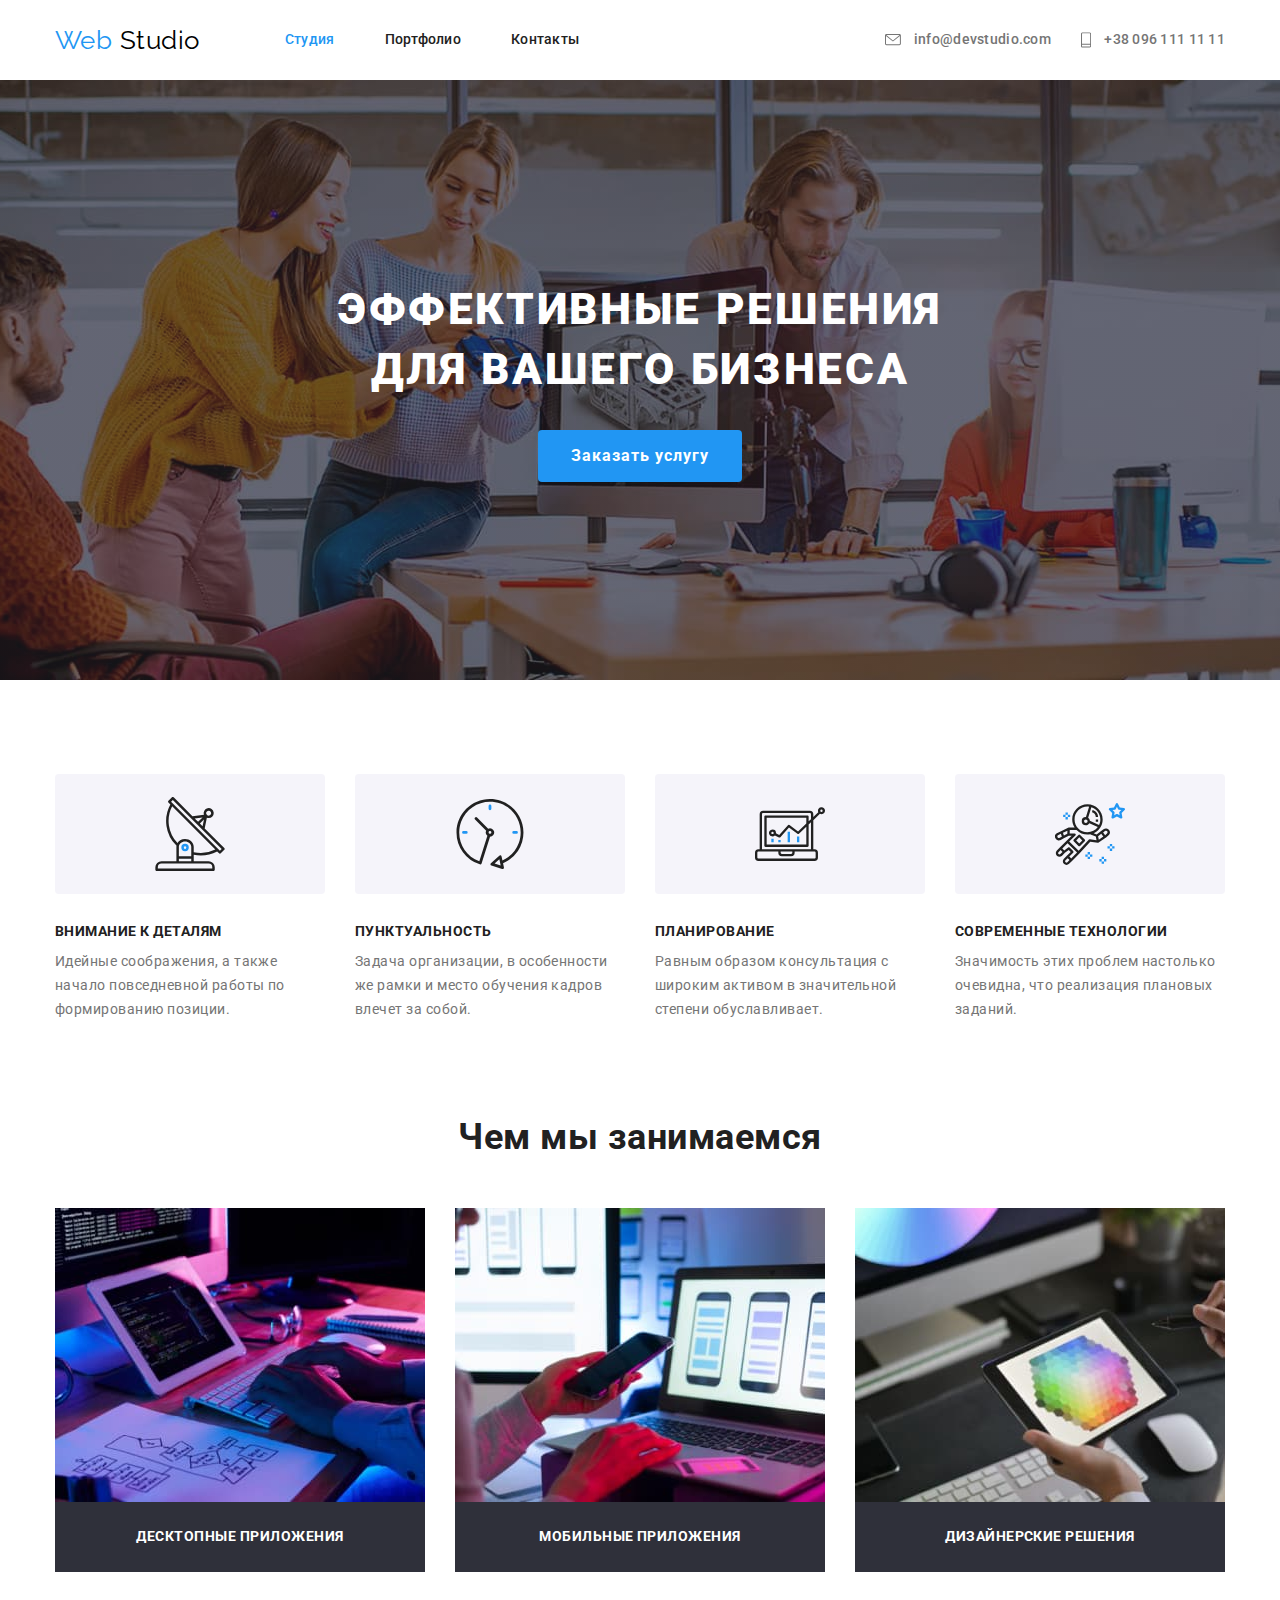
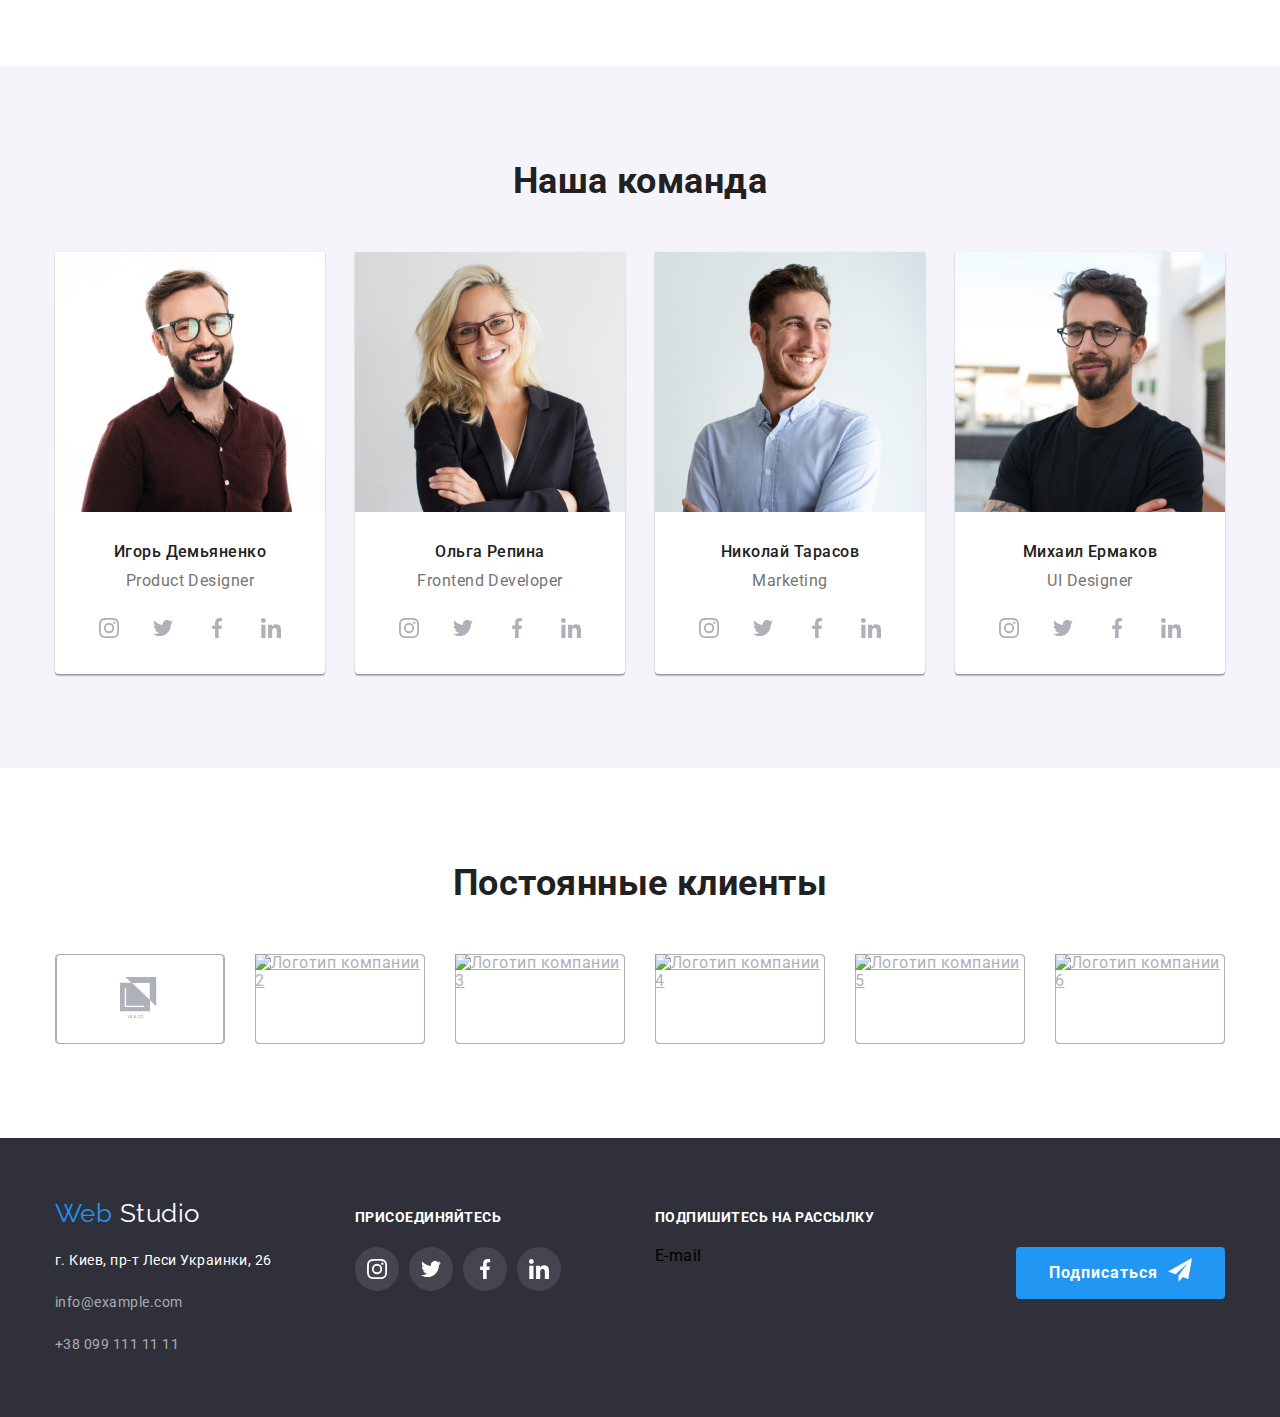
==== commit 229cbd7c: "Добавила иконки контактов и соц сетей, иконка кнопки подписки" ====
--- a/index.html
+++ b/index.html
@@ -36,14 +36,20 @@
 
         <ul class="contacts list">
           <li class="item">
-            <a href="mailto:info@devstudio.com" class="contacts-link"
-              >info@devstudio.com</a
-            >
+            <a href="mailto:info@devstudio.com" class="contacts-link">
+              <svg class="contacts list icon-contacts" width="16" height="12">
+                <use href="./img/svg/sprite.svg#icon-envelope"></use>
+              </svg>
+              info@devstudio.com
+            </a>
           </li>
           <li class="item">
-            <a href="tel:+380961111111" class="contacts-link"
-              >+38 096 111 11 11</a
-            >
+            <a href="tel:+380961111111" class="contacts-link">
+              <svg class="contacts list icon-contacts" width="10" height="16">
+                <use href="./img/svg/sprite.svg#icon-tel"></use>
+              </svg>
+              +38 096 111 11 11
+            </a>
           </li>
         </ul>
       </div>
@@ -69,8 +75,7 @@
           <h2 class="section-title visually-hidden">Преимущества</h2>
 
           <ul class="list advantages">
-            <li class="advantages-item">
-              <img src="./img/спутник.svg" alt="Логотип Внимание к деталям" />
+            <li class="advantages-item icon-sputnik">
               <h3 class="advantages-title">Внимание к деталям</h3>
               <p class="advantages-text">
                 Идейные соображения, а также начало повседневной работы по
@@ -78,8 +83,7 @@
               </p>
             </li>
 
-            <li class="advantages-item">
-              <img src="./img/часы.svg" alt="Логотип Пунктуальность" />
+            <li class="advantages-item icon-clock">
               <h3 class="advantages-title">Пунктуальность</h3>
               <p class="advantages-text">
                 Задача организации, в особенности же рамки и место обучения
@@ -87,8 +91,7 @@
               </p>
             </li>
 
-            <li class="advantages-item">
-              <img src="./img/монитор.svg" alt="Логотип Планирование" />
+            <li class="advantages-item icon-monitor">
               <h3 class="advantages-title">Планирование</h3>
               <p class="advantages-text">
                 Равным образом консультация с широким активом в значительной
@@ -96,11 +99,7 @@
               </p>
             </li>
 
-            <li class="advantages-item">
-              <img
-                src="./img/космонавт.svg"
-                alt="Логотип Современные технологии"
-              />
+            <li class="advantages-item icon-cosmonaut">
               <h3 class="advantages-title">Современные технологии</h3>
               <p class="advantages-text">
                 Значимость этих проблем настолько очевидна, что реализация
@@ -118,7 +117,7 @@
           <ul class="list work">
             <li class="work-item">
               <img
-                src="./img/ноутбук.jpg"
+                src="./img/desktop.jpg"
                 alt="Работа с десктопные приложениями на ноутбуке"
                 width="370"
               />
@@ -127,7 +126,7 @@
 
             <li class="work-item">
               <img
-                src="./img/смартфон.jpg"
+                src="./img/mobile.jpg"
                 alt="Приложения для смартфонов"
                 width="370"
               />
@@ -136,7 +135,7 @@
 
             <li class="work-item">
               <img
-                src="./img/дизайн.jpg"
+                src="./img/design.jpg"
                 alt="Дизайн на мониторе"
                 width="370"
               />
@@ -153,12 +152,12 @@
           <ul class="list team">
             <li class="team-item">
               <img
-                src="./img/николай-кучеренко.jpg"
-                alt="Product Designer Николай Кучеренко"
+                src="./img/product-designer.jpg"
+                alt="Product Designer Игорь Демьяненко"
                 width="270"
               />
               <div class="box-team">
-                <h3 class="team-name">Николай Кучеренко</h3>
+                <h3 class="team-name">Игорь Демьяненко</h3>
                 <p class="team-specialty">Product Designer</p>
                 <ul class="list social">
                   <li class="item-social">
@@ -169,7 +168,9 @@
                       aria-label="Instagram"
                       class="team-link"
                     >
-                      <img src="./img/social-links/ellipse.svg" alt="фон" />
+                      <svg class="icon-social" width="20" height="20">
+                        <use href="./img/svg/sprite.svg#icon-instagram"></use>
+                      </svg>
                     </a>
                   </li>
                   <li class="item-social">
@@ -180,7 +181,9 @@
                       aria-label="Twitter"
                       class="team-link"
                     >
-                      <img src="./img/social-links/ellipse.svg" alt="фон" />
+                      <svg class="icon-social" width="20" height="20">
+                        <use href="./img/svg/sprite.svg#icon-twitter"></use>
+                      </svg>
                     </a>
                   </li>
                   <li class="item-social">
@@ -191,7 +194,9 @@
                       aria-label="Facebook"
                       class="team-link"
                     >
-                      <img src="./img/social-links/ellipse.svg" alt="фон" />
+                      <svg class="icon-social" width="20" height="20">
+                        <use href="./img/svg/sprite.svg#icon-facebook"></use>
+                      </svg>
                     </a>
                   </li>
                   <li class="item-social">
@@ -202,7 +207,9 @@
                       aria-label="LinkedIn"
                       class="team-link"
                     >
-                      <img src="./img/social-links/ellipse.svg" alt="фон" />
+                      <svg class="icon-social" width="20" height="20">
+                        <use href="./img/svg/sprite.svg#icon-linkedin"></use>
+                      </svg>
                     </a>
                   </li>
                 </ul>
@@ -211,12 +218,12 @@
 
             <li class="team-item">
               <img
-                src="./img/ольга-иванова.jpg"
-                alt="Frontend Developer Ольга Иванова"
+                src="./img/frontend-developer.jpg"
+                alt="Frontend Developer Ольга Репина"
                 width="270"
               />
               <div class="box-team">
-                <h3 class="team-name">Ольга Иванова</h3>
+                <h3 class="team-name">Ольга Репина</h3>
                 <p class="team-specialty">Frontend Developer</p>
                 <ul class="list social">
                   <li class="item-social">
@@ -227,7 +234,9 @@
                       aria-label="Instagram"
                       class="team-link"
                     >
-                      <img src="./img/social-links/ellipse.svg" alt="фон" />
+                      <svg class="icon-social" width="20" height="20">
+                        <use href="./img/svg/sprite.svg#icon-instagram"></use>
+                      </svg>
                     </a>
                   </li>
                   <li class="item-social">
@@ -238,7 +247,9 @@
                       aria-label="Twitter"
                       class="team-link"
                     >
-                      <img src="./img/social-links/ellipse.svg" alt="фон" />
+                      <svg class="icon-social" width="20" height="20">
+                        <use href="./img/svg/sprite.svg#icon-twitter"></use>
+                      </svg>
                     </a>
                   </li>
                   <li class="item-social">
@@ -249,7 +260,9 @@
                       aria-label="Facebook"
                       class="team-link"
                     >
-                      <img src="./img/social-links/ellipse.svg" alt="фон" />
+                      <svg class="icon-social" width="20" height="20">
+                        <use href="./img/svg/sprite.svg#icon-facebook"></use>
+                      </svg>
                     </a>
                   </li>
                   <li class="item-social">
@@ -260,7 +273,9 @@
                       aria-label="LinkedIn"
                       class="team-link"
                     >
-                      <img src="./img/social-links/ellipse.svg" alt="фон" />
+                      <svg class="icon-social" width="20" height="20">
+                        <use href="./img/svg/sprite.svg#icon-linkedin"></use>
+                      </svg>
                     </a>
                   </li>
                 </ul>
@@ -269,12 +284,12 @@
 
             <li class="team-item">
               <img
-                src="./img/андрей-шевченко.jpg"
-                alt="Marketing Андрей Шевченко"
+                src="./img/marketing.jpg"
+                alt="Marketing Николай Тарасов"
                 width="270"
               />
               <div class="box-team">
-                <h3 class="team-name">Андрей Шевченко</h3>
+                <h3 class="team-name">Николай Тарасов</h3>
                 <p class="team-specialty">Marketing</p>
                 <ul class="list social">
                   <li class="item-social">
@@ -285,7 +300,9 @@
                       aria-label="Instagram"
                       class="team-link"
                     >
-                      <img src="./img/social-links/ellipse.svg" alt="фон" />
+                      <svg class="icon-social" width="20" height="20">
+                        <use href="./img/svg/sprite.svg#icon-instagram"></use>
+                      </svg>
                     </a>
                   </li>
                   <li class="item-social">
@@ -296,7 +313,9 @@
                       aria-label="Twitter"
                       class="team-link"
                     >
-                      <img src="./img/social-links/ellipse.svg" alt="фон" />
+                      <svg class="icon-social" width="20" height="20">
+                        <use href="./img/svg/sprite.svg#icon-twitter"></use>
+                      </svg>
                     </a>
                   </li>
                   <li class="item-social">
@@ -307,7 +326,9 @@
                       aria-label="Facebook"
                       class="team-link"
                     >
-                      <img src="./img/social-links/ellipse.svg" alt="фон" />
+                      <svg class="icon-social" width="20" height="20">
+                        <use href="./img/svg/sprite.svg#icon-facebook"></use>
+                      </svg>
                     </a>
                   </li>
                   <li class="item-social">
@@ -318,7 +339,9 @@
                       aria-label="LinkedIn"
                       class="team-link"
                     >
-                      <img src="./img/social-links/ellipse.svg" alt="фон" />
+                      <svg class="icon-social" width="20" height="20">
+                        <use href="./img/svg/sprite.svg#icon-linkedin"></use>
+                      </svg>
                     </a>
                   </li>
                 </ul>
@@ -327,12 +350,12 @@
 
             <li class="team-item">
               <img
-                src="./img/иван-николаев.jpg"
-                alt="UI Designer Иван Николаев"
+                src="./img/designer.jpg"
+                alt="UI Designer Михаил Ермаков"
                 width="270"
               />
               <div class="box-team">
-                <h3 class="team-name">Иван Николаев</h3>
+                <h3 class="team-name">Михаил Ермаков</h3>
                 <p class="team-specialty">UI Designer</p>
                 <ul class="list social">
                   <li class="item-social">
@@ -343,7 +366,9 @@
                       aria-label="Instagram"
                       class="team-link"
                     >
-                      <img src="./img/social-links/ellipse.svg" alt="фон" />
+                      <svg class="icon-social" width="20" height="20">
+                        <use href="./img/svg/sprite.svg#icon-instagram"></use>
+                      </svg>
                     </a>
                   </li>
                   <li class="item-social">
@@ -354,7 +379,9 @@
                       aria-label="Twitter"
                       class="team-link"
                     >
-                      <img src="./img/social-links/ellipse.svg" alt="фон" />
+                      <svg class="icon-social" width="20" height="20">
+                        <use href="./img/svg/sprite.svg#icon-twitter"></use>
+                      </svg>
                     </a>
                   </li>
                   <li class="item-social">
@@ -365,7 +392,9 @@
                       aria-label="Facebook"
                       class="team-link"
                     >
-                      <img src="./img/social-links/ellipse.svg" alt="фон" />
+                      <svg class="icon-social" width="20" height="20">
+                        <use href="./img/svg/sprite.svg#icon-facebook"></use>
+                      </svg>
                     </a>
                   </li>
                   <li class="item-social">
@@ -376,7 +405,9 @@
                       aria-label="LinkedIn"
                       class="team-link"
                     >
-                      <img src="./img/social-links/ellipse.svg" alt="фон" />
+                      <svg class="icon-social" width="20" height="20">
+                        <use href="./img/svg/sprite.svg#icon-linkedin"></use>
+                      </svg>
                     </a>
                   </li>
                 </ul>
@@ -392,12 +423,9 @@
           <ul class="list clients">
             <li class="clients-item">
               <a href="#" class="clients-link">
-                <img
-                  src="./img/icon-company/icon1.svg"
-                  alt="Логотип компании 1"
-                  width="170"
-                  height="90"
-                />
+                <svg class="icon-client" width="40" height="52">
+                  <use href="./img/svg/sprite.svg#icon-client1"></use>
+                </svg>
               </a>
             </li>
             <li class="clients-item">
@@ -492,9 +520,11 @@
                 target="_blank"
                 rel="noreferrer noopener"
                 aria-label="Instagram"
-                class="team-link"
+                class="team-link footer"
               >
-                <img src="./img/social-links/ellipse.svg" alt="фон" />
+                <svg class="icon-social" width="20" height="20">
+                  <use href="./img/svg/sprite.svg#icon-instagram"></use>
+                </svg>
               </a>
             </li>
             <li class="item-social footer">
@@ -503,9 +533,11 @@
                 target="_blank"
                 rel="noreferrer noopener"
                 aria-label="Twitter"
-                class="team-link"
+                class="team-link footer"
               >
-                <img src="./img/social-links/ellipse.svg" alt="фон" />
+                <svg class="icon-social" width="20" height="20">
+                  <use href="./img/svg/sprite.svg#icon-twitter"></use>
+                </svg>
               </a>
             </li>
             <li class="item-social footer">
@@ -514,9 +546,11 @@
                 target="_blank"
                 rel="noreferrer noopener"
                 aria-label="Facebook"
-                class="team-link"
+                class="team-link footer"
               >
-                <img src="./img/social-links/ellipse.svg" alt="фон" />
+                <svg class="icon-social" width="20" height="20">
+                  <use href="./img/svg/sprite.svg#icon-facebook"></use>
+                </svg>
               </a>
             </li>
             <li class="item-social footer">
@@ -525,9 +559,11 @@
                 target="_blank"
                 rel="noreferrer noopener"
                 aria-label="LinkedIn"
-                class="team-link"
+                class="team-link footer"
               >
-                <img src="./img/social-links/ellipse.svg" alt="фон" />
+                <svg class="icon-social" width="20" height="20">
+                  <use href="./img/svg/sprite.svg#icon-linkedin"></use>
+                </svg>
               </a>
             </li>
           </ul>
@@ -537,7 +573,12 @@
           <p class="social title">Подпишитесь на рассылку</p>
           <div class="content-box">
             <p class="mail-box">E-mail</p>
-            <button type="button" class="button">Подписаться</button>
+            <button type="button" class="button subscription">
+              Подписаться
+              <svg class="icon-subscription" width="24" height="24">
+                <use href="./img/svg/sprite.svg#icon-icon-send"></use>
+              </svg>
+            </button>
           </div>
         </div>
       </div>
--- a/css/style.css
+++ b/css/style.css
@@ -1,124 +1,127 @@
 :root {
-	--basic-text-color: #757575;
-	--white-text-color: #ffffff;
-	--title-text-color: #212121;
-	--accent-color: #2196f3;
-	--black-accent-logo-color: #000000;
-	--footer-contacts-color: rgba(255, 255, 255, 0.6);
-	--basic-background-color: #ffffff;
-	--accent-background-color: #f5f4fa;
-	--footer-background-color: #2f303a;
+  --basic-text-color: #757575;
+  --white-text-color: #ffffff;
+  --title-text-color: #212121;
+  --accent-color: #2196f3;
+  --black-accent-logo-color: #000000;
+  --footer-contacts-color: rgba(255, 255, 255, 0.6);
+  --footer-background-social-links: rgba(255, 255, 255, 0.1);
+  --basic-background-color: #ffffff;
+  --accent-background-color: #f5f4fa;
+  --footer-background-color: #2f303a;
+  --hero-background-color: rgba(47, 48, 58, 0.4);
 }
 
 html {
-	box-sizing: border-box;
+  box-sizing: border-box;
 }
 
 *,
 *::before,
 *::after {
-	box-sizing: inherit;
+  box-sizing: inherit;
 }
 
 body {
-	font-family: "Roboto", sans-serif;
-	letter-spacing: 0.03em;
-
-	background-color: var(--basic-background-color);
+  font-family: 'Roboto', sans-serif;
+  letter-spacing: 0.03em;
+
+  background-color: var(--basic-background-color);
 }
 
 .container {
-	/* outline: 2px solid tomato; */
-	width: 1200px;
-	padding: 0 15px;
-	margin-left: auto;
-	margin-right: auto;
+  /* outline: 2px solid tomato; */
+  width: 1200px;
+  padding: 0 15px;
+  margin-left: auto;
+  margin-right: auto;
 }
 
 section {
-	padding-top: 94px;
-	padding-bottom: 94px;
-	/* outline: 2px solid tomato; */
+  padding-top: 94px;
+  padding-bottom: 94px;
+  /* outline: 2px solid tomato; */
 }
 
 p {
-	margin: 0;
+  margin: 0;
 }
 
 img {
-	display: block;
+  display: block;
 }
 
 .logo {
-	margin-right: 85px;
-
-	font-family: "Raleway", sans-serif;
-	font-size: 26px;
-	line-height: 1.19;
-
-	text-decoration: none;
-
-	color: var(--black-accent-logo-color);
+  margin-right: 85px;
+
+  font-family: 'Raleway', sans-serif;
+  font-size: 26px;
+  line-height: 1.19;
+
+  text-decoration: none;
+
+  color: var(--black-accent-logo-color);
 }
 
 .logo span {
-	color: var(--accent-color);
+  color: var(--accent-color);
 }
 
 footer .logo {
-	color: var(--white-text-color);
+  color: var(--white-text-color);
 }
 
 /* Навигация */
 .container.main-nav {
-	display: flex;
-	align-items: center;
-	justify-content: flex-end;
+  display: flex;
 }
 
 .navigation {
-	display: flex;
-	align-items: center;
-	margin-right: auto;
+  display: flex;
+  align-items: center;
+  margin-right: auto;
 }
 
 .nav,
 .contacts {
-	font-weight: 500;
-	font-size: 14px;
-	line-height: 1.14;
-	letter-spacing: 0.02em;
-}
+  font-weight: 500;
+  font-size: 14px;
+  line-height: 1.14;
+  letter-spacing: 0.02em;
+}
+
 .list {
-	list-style: none;
-	padding: 0;
-	margin: 0;
+  list-style: none;
+  padding: 0;
+  margin: 0;
 }
 
 .nav.list {
-	display: flex;
-	padding-top: 32px;
-	padding-bottom: 32px;
+  display: flex;
+  padding-top: 32px;
+  padding-bottom: 32px;
 }
 
 .nav.list .item {
-	/* outline: 2px solid tomato; */
+  /* outline: 2px solid tomato; */
 }
 
 .nav.list .item:not(:last-child) {
-	margin-right: 50px;
+  margin-right: 50px;
 }
 
 .contacts.list {
-	display: flex;
+  display: inline-flex;
+  align-items: center;
+  vertical-align: middle;
 }
 
 .contacts.list .item:not(:last-child) {
-	margin-right: 30px;
+  margin-right: 30px;
 }
 
 .contacts.list .item {
-	/* outline: 2px solid tomato; */
+  /* outline: 2px solid tomato; */
 }
 
 .contacts-link,
@@ -126,161 +129,212 @@
 .social-link,
 .team-link,
 .button {
-	text-decoration: none;
+  text-decoration: none;
+  cursor: pointer;
 }
 
 .nav-link {
-	color: var(--title-text-color);
+  color: var(--title-text-color);
 }
 
 .nav-link.current {
-	color: var(--accent-color);
-}
-
-.contacts-link,
-.team-link {
-	color: var(--basic-text-color);
+  color: var(--accent-color);
+}
+
+.contacts-link {
+  color: var(--basic-text-color);
 }
 
 .nav-link:hover,
 .nav-link:focus,
 .contacts-link:hover,
 .contacts-link:focus,
-.team-link:hover,
-.team-link:focus,
 .clients-link:hover,
 .social-link:hover,
 .social-link:focus {
-	color: var(--accent-color);
+  color: var(--accent-color);
+}
+
+.icon-contacts {
+  margin-right: 10px;
+  fill: currentColor;
 }
 
 /* Герой */
+
+.overlay {
+  display: block;
+  max-width: 1600px;
+  height: 600px;
+  margin-left: auto;
+  margin-right: auto;
+  padding: 0;
+
+  background-image: linear-gradient(
+      to bottom,
+      var(--hero-background-color),
+      var(--hero-background-color)
+    ),
+    url('../img/header.jpg');
+
+  background-color: #c4c4c4;
+  background-repeat: no-repeat;
+  background-size: cover;
+  background-position: center;
+}
+
 .hero {
-	text-align: center;
-	background: var(--footer-background-color);
-	/* outline: 2px solid tomato; */
-}
-section.hero {
-	padding: 200px 0;
+  padding-top: 200px;
+  padding-bottom: 200px;
+  text-align: center;
 }
 .hero-title {
-	margin-top: 0;
-	margin-bottom: 30px;
-	font-weight: 900;
-	font-size: 44px;
-	line-height: 1.36;
-
-	letter-spacing: 0.06em;
-	text-transform: uppercase;
-
-	color: var(--white-text-color);
+  margin-top: 0;
+  margin-bottom: 30px;
+  font-weight: 900;
+  font-size: 44px;
+  line-height: 1.36;
+
+  letter-spacing: 0.06em;
+  text-transform: uppercase;
+
+  color: var(--white-text-color);
 }
 
 .button {
-	display: inline-block;
-	min-width: 200px;
-	padding: 10px 32px;
-	border-radius: 4px;
-	border: 1px solid transparent;
-
-	font-family: inherit;
-	font-weight: 700;
-	font-size: 16px;
-	line-height: 1.87;
-
-	text-align: center;
-	letter-spacing: 0.06em;
-
-	color: var(--white-text-color);
-	background: var(--accent-color);
+  display: inline-flex;
+  min-width: 200px;
+  padding: 10px 32px;
+  border-radius: 4px;
+  border: 1px solid transparent;
+
+  font-family: inherit;
+  font-weight: 700;
+  font-size: 16px;
+  line-height: 1.87;
+
+  text-align: center;
+  letter-spacing: 0.06em;
+
+  color: var(--white-text-color);
+  background: var(--accent-color);
 }
 
 /* Преимущества */
 .section-title.visually-hidden {
-	position: absolute !important;
-	clip: rect(1px 1px 1px 1px);
-	/* IE6, IE7 */
-	clip: rect(1px, 1px, 1px, 1px);
-	padding: 0 !important;
-	border: 0 !important;
-	height: 1px !important;
-	width: 1px !important;
-	overflow: hidden;
+  position: absolute !important;
+  clip: rect(1px 1px 1px 1px);
+  /* IE6, IE7 */
+  clip: rect(1px, 1px, 1px, 1px);
+  padding: 0 !important;
+  border: 0 !important;
+  height: 1px !important;
+  width: 1px !important;
+  overflow: hidden;
 }
 
 section.advantages {
-	padding-top: 94px;
-	padding-bottom: 0;
+  padding-top: 94px;
+  padding-bottom: 0;
 }
 
 .list.advantages {
-	display: flex;
-	flex-wrap: wrap;
-	align-items: baseline;
+  display: flex;
+  flex-wrap: wrap;
+  align-items: baseline;
 }
 
 .advantages-item {
-	width: calc((100% - 90px) / 4);
-	margin-right: 30px;
+  width: calc((100% - 90px) / 4);
+  margin-right: 30px;
 }
 
 .advantages-item:nth-child(4n) {
-	margin-right: 0;
+  margin-right: 0;
 }
 
 /* .advantages-item:not(:last-child) {
 	margin-right: 30px;
 } */
 
+.advantages-item::before {
+  /* outline: 2px solid red; */
+  display: block;
+  content: '';
+  height: 120px;
+  border-radius: 4px;
+
+  background-size: 70px;
+  background-repeat: no-repeat;
+  background-position: center;
+  background-color: var(--accent-background-color);
+}
+
+.icon-sputnik::before {
+  background-image: url(../img/svg/спутник.svg);
+}
+
+.icon-clock::before {
+  background-image: url(../img/svg/часы.svg);
+}
+
+.icon-monitor::before {
+  background-image: url(../img/svg/монитор.svg);
+}
+
+.icon-cosmonaut::before {
+  background-image: url(../img/svg/космонавт.svg);
+}
+
 .advantages-title {
-	margin-top: 30px;
-	margin-bottom: 0;
-
-	font-weight: 700;
-	font-size: 14px;
-	line-height: 1.14;
-	text-transform: uppercase;
-
-	color: var(--title-text-color);
+  margin-top: 30px;
+  margin-bottom: 0;
+
+  font-weight: 700;
+  font-size: 14px;
+  line-height: 1.14;
+  text-transform: uppercase;
+
+  color: var(--title-text-color);
 }
 
 .advantages-text {
-	margin-top: 10px;
-	margin-bottom: 0;
-	padding: 0;
-
-	font-weight: 400;
-	font-size: 14px;
-	line-height: 1.71;
-
-	color: var(--basic-text-color);
+  margin-top: 10px;
+  margin-bottom: 0;
+  padding: 0;
+
+  font-weight: 400;
+  font-size: 14px;
+  line-height: 1.71;
+
+  color: var(--basic-text-color);
 }
 
 /*  Деятельность */
 .section-title {
-	margin-top: 0;
-	margin-bottom: 50px;
-
-	font-weight: 700;
-	font-size: 36px;
-	line-height: 1.17;
-	text-align: center;
-
-	color: var(--title-text-color);
+  margin-top: 0;
+  margin-bottom: 50px;
+
+  font-weight: 700;
+  font-size: 36px;
+  line-height: 1.17;
+  text-align: center;
+
+  color: var(--title-text-color);
 }
 
 .list.work {
-	display: flex;
-	flex-wrap: wrap;
+  display: flex;
+  flex-wrap: wrap;
 }
 
 .work-item {
-	width: calc((100% - 60px) / 3);
-	margin-right: 30px;
+  width: calc((100% - 60px) / 3);
+  margin-right: 30px;
 }
 
 .work-item:nth-child(3n) {
-	margin-right: 0;
+  margin-right: 0;
 }
 
 /* .work-item:not(:last-child) {
@@ -288,42 +342,43 @@
 } */
 
 .work-title {
-	padding-top: 27px;
-	padding-bottom: 27px;
-	margin: 0;
-
-	font-weight: 700;
-	font-size: 14px;
-	line-height: 1.14;
-	text-align: center;
-	text-transform: uppercase;
-
-	color: var(--white-text-color);
-	background: var(--footer-background-color);
+  padding-top: 27px;
+  padding-bottom: 27px;
+  margin: 0;
+
+  font-weight: 700;
+  font-size: 14px;
+  line-height: 1.14;
+  text-align: center;
+  text-transform: uppercase;
+
+  color: var(--white-text-color);
+  background: var(--footer-background-color);
 }
 
 /* Наша команда */
 
 .section.team {
-	background-color: var(--accent-background-color);
+  background-color: var(--accent-background-color);
 }
 
 .list.team {
-	display: flex;
-	flex-wrap: wrap;
+  display: flex;
+  flex-wrap: wrap;
 }
 
 .team-item {
-	width: calc((100% - 90px) / 4);
-	margin-right: 30px;
-
-	background: var(--basic-background-color);
-	border-radius: 0px 0px 4px 4px;
-	box-shadow: 0px 2px 1px rgba(0, 0, 0, 0.2), 0px 1px 1px rgba(0, 0, 0, 0.14), 0px 1px 3px rgba(0, 0, 0, 0.12);
+  width: calc((100% - 90px) / 4);
+  margin-right: 30px;
+
+  background: var(--basic-background-color);
+  border-radius: 0px 0px 4px 4px;
+  box-shadow: 0px 2px 1px rgba(0, 0, 0, 0.2), 0px 1px 1px rgba(0, 0, 0, 0.14),
+    0px 1px 3px rgba(0, 0, 0, 0.12);
 }
 
 .team-item:nth-child(4n) {
-	margin-right: 0;
+  margin-right: 0;
 }
 
 /* .team-item:not(:last-child) {
@@ -331,134 +386,185 @@
 } */
 
 div.box-team {
-	/* outline: 2px solid tomato; */
-	display: block;
-	padding-top: 30px;
-	padding-bottom: 24px;
-	padding-right: 32px;
-	padding-left: 32px;
+  /* outline: 2px solid tomato; */
+  display: block;
+  padding-top: 30px;
+  padding-bottom: 24px;
+  padding-right: 32px;
+  padding-left: 32px;
 }
 
 .team-name {
-	margin-top: 0px;
-	margin-bottom: 10px;
-
-	font-weight: 500;
-	font-size: 16px;
-	line-height: 1.19;
-
-	text-align: center;
-
-	color: var(--title-text-color);
+  margin-top: 0px;
+  margin-bottom: 10px;
+
+  font-weight: 500;
+  font-size: 16px;
+  line-height: 1.19;
+
+  text-align: center;
+
+  color: var(--title-text-color);
 }
 
 .team-specialty {
-	margin-top: 0;
-	margin-bottom: 16px;
-
-	font-weight: 400;
-	font-size: 16px;
-	line-height: 1.19;
-
-	text-align: center;
-
-	color: var(--basic-text-color);
+  margin-top: 0;
+  margin-bottom: 16px;
+
+  font-weight: 400;
+  font-size: 16px;
+  line-height: 1.19;
+
+  text-align: center;
+
+  color: var(--basic-text-color);
 }
 
 .list.social {
-	display: flex;
-	justify-content: space-around;
-}
-
-/* Временный фон для карточек соц сетей */
-.list.social {
-	background-color: var(--footer-background-color);
+  display: flex;
+  justify-content: center;
 }
 
 .item-social:not(:last-child) {
-	margin-right: 10px;
+  margin-right: 10px;
+}
+
+.team-link {
+  display: inline-flex;
+  justify-content: center;
+  align-items: center;
+  width: 44px;
+  height: 44px;
+  border-radius: 50%;
+  background-color: var(--basic-background-color);
+  fill: #afb1b8;
+}
+
+.team-link:hover,
+.team-link:focus {
+  background-color: var(--accent-color);
+  fill: var(--white-text-color);
 }
 
 /* Постоянные клиенты */
 
 .list.clients {
-	display: flex;
-	flex-wrap: wrap;
+  display: inline-flex;
+  flex-wrap: wrap;
+  justify-content: center;
+  align-items: center;
 }
 
 .clients-item {
-	width: calc((100% - 150px) / 6);
-	margin-right: 30px;
+  width: calc((100% - 150px) / 6);
+  margin-right: 30px;
 }
 
 .clients-item:nth-child(6n) {
-	margin-right: 0;
-}
-
-/* .clients-item:not(:last-child) {
-	margin-right: 30px;
-} */
+  margin-right: 0;
+}
+
+.clients-item {
+  display: inline-flex;
+  width: 170px;
+  height: 90px;
+  justify-content: center;
+  align-items: center;
+
+  border: 1px solid #afb1b8;
+  box-sizing: border-box;
+  border-radius: 4px;
+}
+
+.clients-link {
+  display: inline-flex;
+  width: 170px;
+  height: 90px;
+  justify-content: center;
+  align-items: center;
+
+  border: 1px solid #afb1b8;
+  box-sizing: border-box;
+  border-radius: 4px;
+  color: #afb1b8;
+}
+
+.clients-link {
+  fill: currentColor;
+}
+
+.clients-link:hover,
+.clients-link:focus {
+  border-color: var(--accent-color);
+  color: var(--accent-color);
+}
+
+.icon-client {
+  width: 40px;
+  height: 52px;
+  /* fill: #afb1b8; */
+}
 
 /* Страница Портфолио */
 .list.button-galary {
-	display: flex;
-	justify-content: center;
+  display: flex;
+  justify-content: center;
 }
 
 .button-item:not(:last-child) {
-	margin-right: 8px;
+  margin-right: 8px;
 }
 
 .filter-container {
-	margin-bottom: 34px;
-	/* outline: 2px solid tomato; */
+  margin-bottom: 34px;
+  /* outline: 2px solid tomato; */
 }
 
 .filter-button {
-	display: block;
-	padding: 6px 22px;
-	border-radius: 4px;
-	border: solid transparent;
-
-	font-family: inherit;
-	font-weight: 500;
-	font-size: 16px;
-	line-height: 1.62;
-
-	text-align: center;
-
-	color: var(--title-text-colo);
+  display: block;
+  padding: 6px 22px;
+  border-radius: 4px;
+  border: solid transparent;
+
+  font-family: inherit;
+  font-weight: 500;
+  font-size: 16px;
+  line-height: 1.62;
+
+  text-align: center;
+
+  color: var(--title-text-colo);
 }
 
 .filter-button:hover,
 .filter-button:focus {
-	color: var(--white-text-color);
-	background: var(--accent-color);
+  color: var(--white-text-color);
+  background: var(--accent-color);
 }
 /* Галлерея Портфолио */
 
 .list.galary {
-	/* outline: 2px solid tomato; */
-	display: flex;
-	flex-wrap: wrap;
+  /* outline: 2px solid tomato; */
+  display: flex;
+  flex-wrap: wrap;
 }
 
 .item-galary {
-	/* outline: 2px solid tomato; */
-	/* width: 370px;
+  /* outline: 2px solid tomato; */
+  /* width: 370px;
 	margin-right: 30px;
 	margin-bottom: 30px; */
-	width: calc((100% - 60px) / 3);
-	margin-right: 30px;
-	margin-bottom: 30px;
+  width: calc((100% - 60px) / 3);
+  margin-right: 30px;
+  margin-bottom: 30px;
 }
 
 .item-galary:nth-child(3n) {
-	margin-right: 0px;
+  margin-right: 0px;
 }
 
 .item-galary:nth-last-child(-n + 3) {
-	margin-bottom: 0;
+  margin-bottom: 0;
 }
 
 /* .item-galary:nth-child(3n) {
@@ -470,130 +576,159 @@
 } */
 
 .project-card {
-	text-decoration: none;
+  text-decoration: none;
 }
 
 div.project-caption {
-	/* outline: 2px solid tomato; */
-	padding: 20px 24px;
-	border: 1px solid #eeeeee;
+  /* outline: 2px solid tomato; */
+  padding: 20px 24px;
+  border: 1px solid #eeeeee;
 }
 
 .project-title {
-	margin-top: 0;
-	margin-bottom: 4px;
-
-	font-weight: 700;
-	font-size: 18px;
-	line-height: 2;
-	letter-spacing: 0.06em;
-
-	color: var(--title-text-color);
+  margin-top: 0;
+  margin-bottom: 4px;
+
+  font-weight: 700;
+  font-size: 18px;
+  line-height: 2;
+  letter-spacing: 0.06em;
+
+  color: var(--title-text-color);
 }
 
 .project-feature {
-	margin: 0;
-
-	font-weight: 400;
-	font-size: 16px;
-	line-height: 1.87;
-
-	color: var(--basic-text-color);
+  margin: 0;
+
+  font-weight: 400;
+  font-size: 16px;
+  line-height: 1.87;
+
+  color: var(--basic-text-color);
 }
 
 .project-text {
-	display: none;
-	margin: 0;
-
-	font-weight: 400;
-	font-size: 18px;
-	line-height: 1.56;
-
-	color: var(--title-text-color);
+  display: none;
+  margin: 0;
+
+  font-weight: 400;
+  font-size: 18px;
+  line-height: 1.56;
+
+  color: var(--title-text-color);
 }
 
 /* Футер */
 
 .footer {
-	background: var(--footer-background-color);
-	/* outline: 2px solid tomato; */
+  background: var(--footer-background-color);
+  /* outline: 2px solid tomato; */
 }
 
 .main-footer {
-	display: flex;
-	align-items: baseline;
-
-	padding-top: 60px;
-	padding-bottom: 60px;
+  display: flex;
+  align-items: baseline;
+
+  padding-top: 60px;
+  padding-bottom: 60px;
 }
 
 .list.address {
-	margin-top: 20px;
+  margin-top: 20px;
 }
 
 .item-address:not(:last-child) {
-	margin-bottom: 9px;
+  margin-bottom: 9px;
 }
 
 div.footer-box {
-	/* outline: 2px solid tomato; */
-	width: 270px;
-	margin-right: 30px;
+  /* outline: 2px solid tomato; */
+  width: 270px;
+  margin-right: 30px;
 }
 
 div.subscription-box {
-	/* outline: 2px solid tomato; */
-	width: 570px;
+  /* outline: 2px solid tomato; */
+  width: 570px;
 }
 
 .content-box {
-	display: flex;
-	justify-content: space-between;
+  display: flex;
+  justify-content: space-between;
 }
 .address {
-	font-style: normal;
-	font-weight: 400;
-	font-size: 14px;
-	line-height: 1.71;
-
-	color: var(--white-text-color);
+  font-style: normal;
+  font-weight: 400;
+  font-size: 14px;
+  line-height: 1.71;
+
+  color: var(--white-text-color);
 }
 
 .address-link {
-	margin-top: 9px;
-	margin-bottom: 0;
-
-	display: inline-block;
-	font-style: normal;
-	font-weight: 400;
-	font-size: 14px;
-	line-height: 1.71;
-
-	text-decoration: none;
-
-	color: rgba(255, 255, 255, 0.6);
+  margin-top: 9px;
+  margin-bottom: 0;
+
+  display: inline-block;
+  font-style: normal;
+  font-weight: 400;
+  font-size: 14px;
+  line-height: 1.71;
+
+  text-decoration: none;
+
+  color: rgba(255, 255, 255, 0.6);
 }
 
 .social.title {
-	margin-bottom: 20px;
+  margin-bottom: 20px;
 }
 
 .social {
-	margin: 0;
-
-	font-weight: 700;
-	font-size: 14px;
-	line-height: 1.43;
-	text-transform: uppercase;
-
-	color: var(--white-text-color);
+  margin: 0;
+
+  font-weight: 700;
+  font-size: 14px;
+  line-height: 1.43;
+  text-transform: uppercase;
+
+  color: var(--white-text-color);
 }
 
 .social-link {
-	color: var(--white-text-color);
+  color: var(--white-text-color);
 }
 
 .list.social.footer {
-	width: 206px;
-	margin-right: auto;
-}
+  width: 206px;
+  margin-right: auto;
+}
+
+.team-link.footer {
+  display: inline-flex;
+  justify-content: center;
+  align-items: center;
+  width: 44px;
+  height: 44px;
+  border-radius: 50%;
+  background-color: var(--footer-background-social-links);
+  fill: var(--white-text-color);
+}
+
+.team-link.team-link.footer:hover,
+.team-link.footer:focus {
+  background-color: var(--accent-color);
+  color: var(--white-text-color);
+}
+
+/* .button.subscription::after {
+  content: '';
+  width: 24px;
+  height: 24px;
+  margin-left: 10px;
+  background-image: url(../img/svg/sprite.svg/#icon-icon-send);
+} */
+
+.icon-subscription {
+  margin-left: 10px;
+}
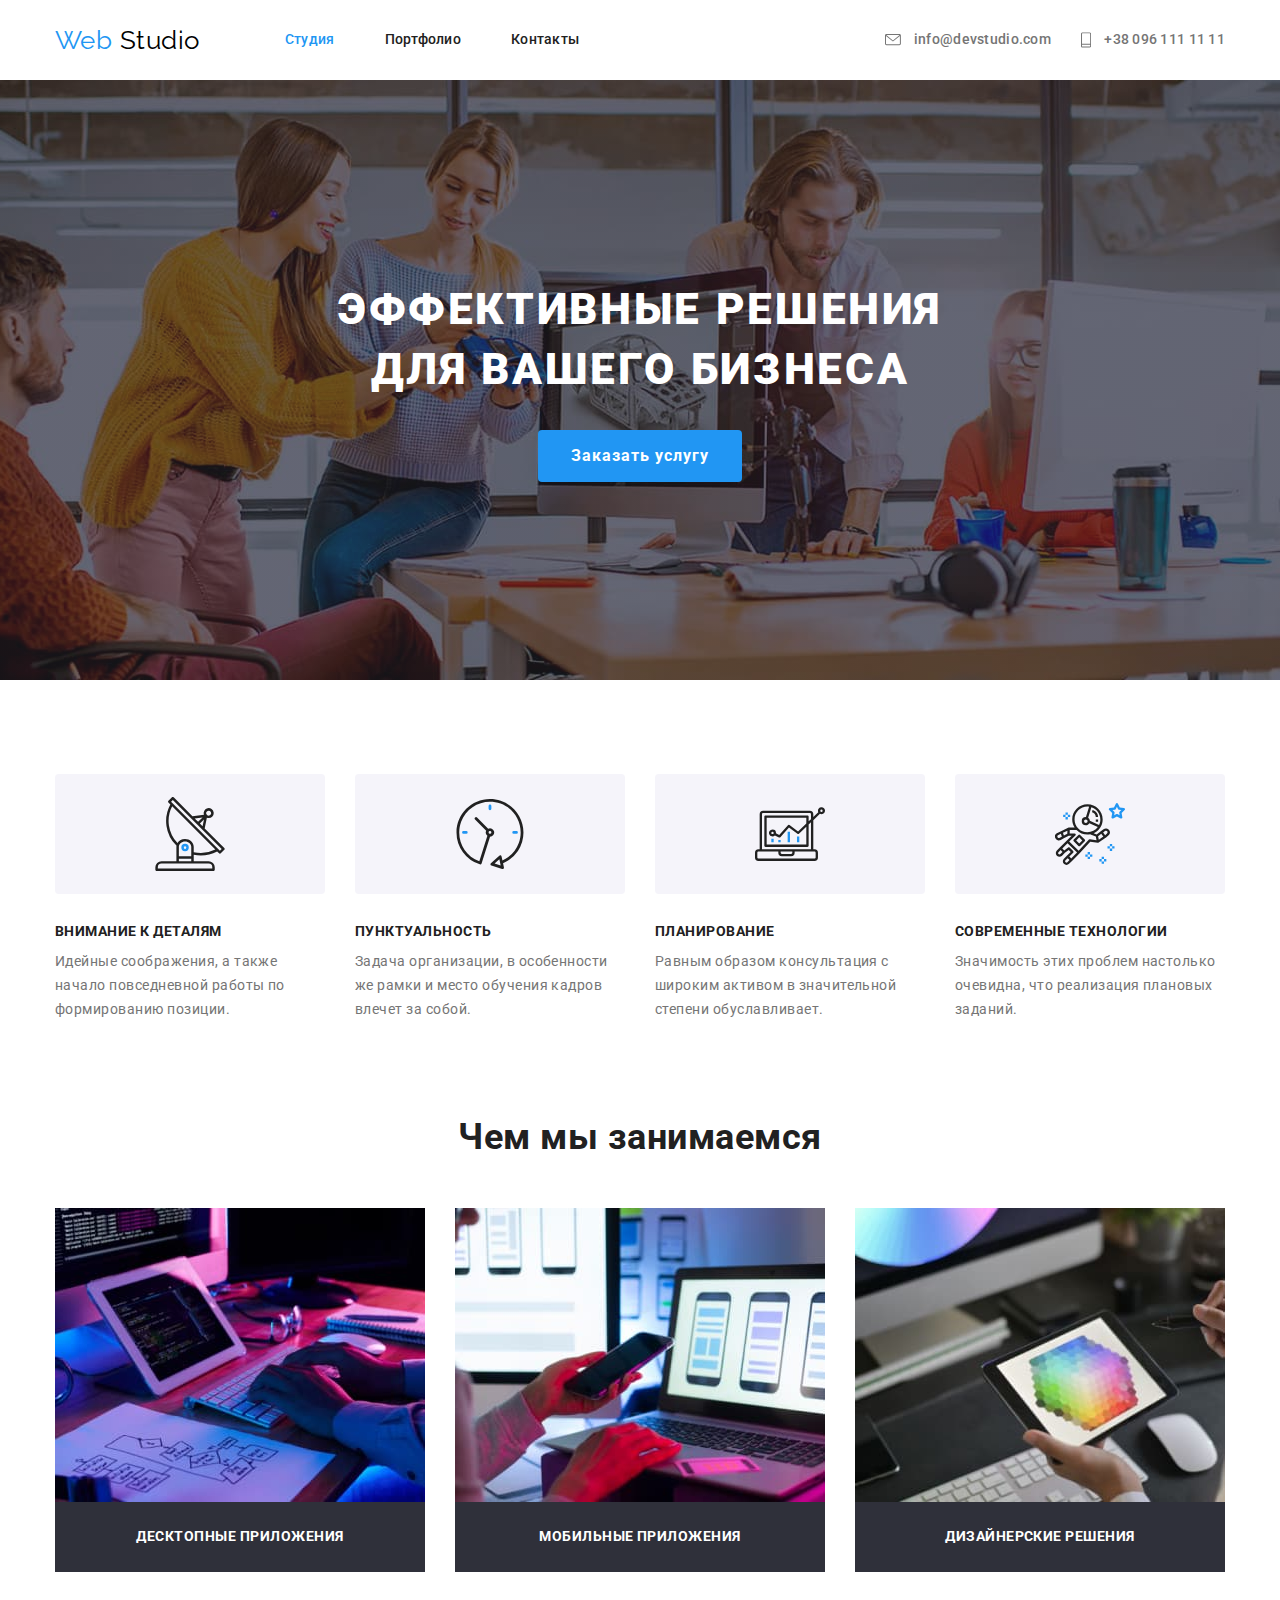
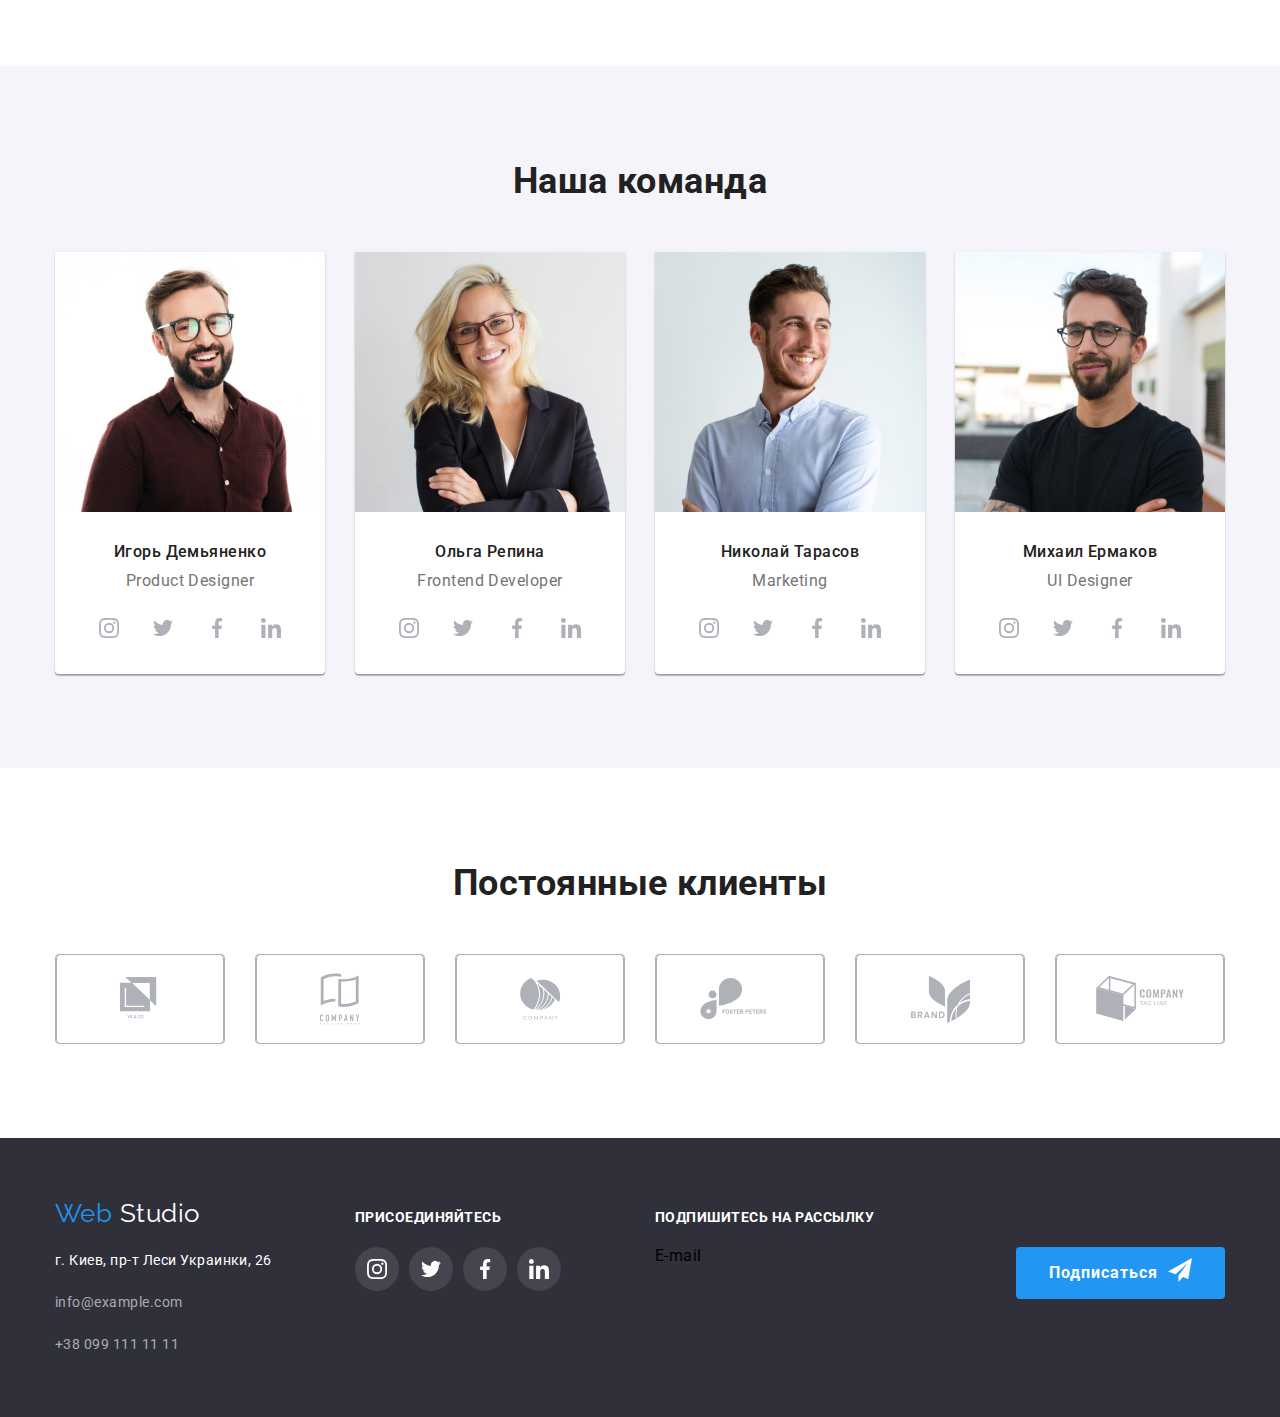
==== commit 4e21a8ba: "Добавила лого в секцию Клиенты" ====
--- a/index.html
+++ b/index.html
@@ -430,52 +430,37 @@
             </li>
             <li class="clients-item">
               <a href="#" class="clients-link">
-                <img
-                  src="./img/icon-company/icon2.svg"
-                  alt="Логотип компании 2"
-                  width="170"
-                  height="90"
-                />
+                <svg class="icon-client" width="40" height="52">
+                  <use href="./img/svg/sprite.svg#icon-client2"></use>
+                </svg>
               </a>
             </li>
             <li class="clients-item">
               <a href="#" class="clients-link">
-                <img
-                  src="./img/icon-company/icon3.svg"
-                  alt="Логотип компании 3"
-                  width="170"
-                  height="90"
-                />
+                <svg class="icon-client" width="41" height="42">
+                  <use href="./img/svg/sprite.svg#icon-client3"></use>
+                </svg>
               </a>
             </li>
             <li class="clients-item">
               <a href="#" class="clients-link">
-                <img
-                  src="./img/icon-company/icon4.svg"
-                  alt="Логотип компании 4"
-                  width="170"
-                  height="90"
-                />
+                <svg class="icon-client" width="79.66" height="42">
+                  <use href="./img/svg/sprite.svg#icon-client4"></use>
+                </svg>
               </a>
             </li>
             <li class="clients-item">
               <a href="#" class="clients-link">
-                <img
-                  src="./img/icon-company/icon5.svg"
-                  alt="Логотип компании 5"
-                  width="170"
-                  height="90"
-                />
+                <svg class="icon-client" width="59" height="47">
+                  <use href="./img/svg/sprite.svg#icon-client5"></use>
+                </svg>
               </a>
             </li>
             <li class="clients-item">
               <a href="#" class="clients-link">
-                <img
-                  src="./img/icon-company/icon6.svg"
-                  alt="Логотип компании 6"
-                  width="170"
-                  height="90"
-                />
+                <svg class="icon-client" width="88.48" height="45.44">
+                  <use href="./img/svg/sprite.svg#icon-client6"></use>
+                </svg>
               </a>
             </li>
           </ul>
--- a/css/style.css
+++ b/css/style.css
@@ -499,12 +499,6 @@
   color: var(--accent-color);
 }
 
-.icon-client {
-  width: 40px;
-  height: 52px;
-  /* fill: #afb1b8; */
-}
-
 /* Страница Портфолио */
 .list.button-galary {
   display: flex;
